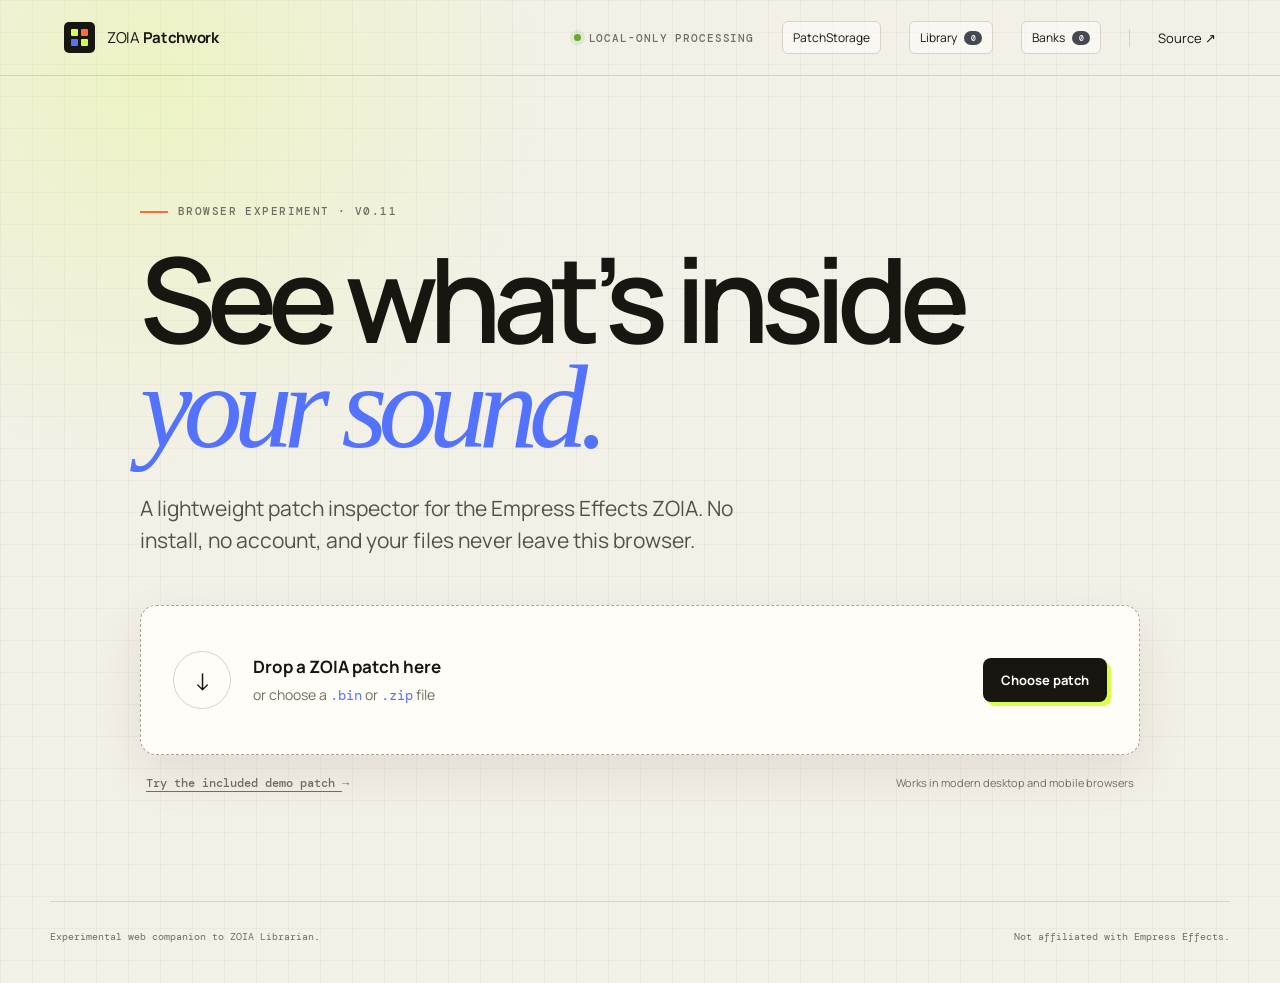
==== web/index.html @ 8241d86e "Patch editing pt 2" ====
<!doctype html>
<html lang="en">
  <head>
    <meta charset="utf-8">
    <meta name="viewport" content="width=device-width, initial-scale=1">
    <meta name="theme-color" content="#15140f">
    <meta name="description" content="Inspect Empress Effects ZOIA patch files privately in your browser.">
    <title>ZOIA Patchwork</title>
    <link rel="preconnect" href="https://fonts.googleapis.com">
    <link rel="preconnect" href="https://fonts.gstatic.com" crossorigin>
    <link href="https://fonts.googleapis.com/css2?family=DM+Mono:wght@400;500&family=Manrope:wght@400;500;600;700&display=swap" rel="stylesheet">
    <link rel="stylesheet" href="styles.css?v=0.11.0">
  </head>
  <body>
    <header class="topbar">
      <a class="brand" href="./" aria-label="ZOIA Patchwork home">
        <span class="brand-mark" aria-hidden="true"><i></i><i></i><i></i><i></i></span>
        <span>ZOIA <b>Patchwork</b></span>
      </a>
      <span class="privacy"><span></span> Local-only processing</span>
      <button class="library-nav" id="browse-nav" type="button">PatchStorage</button>
      <button class="library-nav" id="library-nav" type="button">Library <span id="library-count">0</span></button>
      <button class="library-nav" id="banks-nav" type="button">Banks <span id="bank-count">0</span></button>
      <a class="github-link" href="https://github.com/meanmedianmoge/zoia_lib" target="_blank" rel="noreferrer">Source ↗</a>
    </header>

    <main>
      <section class="hero" id="hero">
        <div class="eyebrow">Browser experiment · v0.11</div>
        <h1>See what’s inside<br><em>your sound.</em></h1>
        <p class="hero-copy">A lightweight patch inspector for the Empress Effects ZOIA. No install, no account, and your files never leave this browser.</p>

        <div class="drop-zone" id="drop-zone">
          <input type="file" id="file-input" accept=".bin,.zip,application/octet-stream,application/zip">
          <div class="drop-icon" aria-hidden="true">↓</div>
          <div>
            <strong>Drop a ZOIA patch here</strong>
            <span>or choose a <code>.bin</code> or <code>.zip</code> file</span>
          </div>
          <button class="button primary" id="choose-button" type="button">Choose patch</button>
        </div>

        <div class="demo-row">
          <button class="text-button" id="demo-button" type="button">Try the included demo patch <span>→</span></button>
          <span>Works in modern desktop and mobile browsers</span>
        </div>
      </section>

      <section class="browse" id="browse" hidden>
        <div class="browse-head">
          <div>
            <button class="back-button" id="browse-home" type="button">← Back home</button>
            <div class="eyebrow">ZOIA community patches</div>
            <h2>Browse PatchStorage</h2>
            <p>Explore public patches and save compatible binaries directly into your local browser library.</p>
          </div>
        </div>
        <form class="browse-toolbar" id="browse-form">
          <label class="search browse-search"><span>⌕</span><input id="browse-search" type="search" placeholder="Search patches, sounds, or authors…" aria-label="Search PatchStorage"></label>
          <button class="button secondary" type="submit">Search</button>
          <span class="browse-result-count" id="browse-result-count"></span>
        </form>
        <div class="browse-message" id="browse-message" hidden></div>
        <div class="patch-grid" id="patch-grid"></div>
        <nav class="browse-pagination" aria-label="PatchStorage results pages">
          <button class="button secondary" id="browse-previous" type="button">← Previous</button>
          <span id="browse-page-label">Page 1</span>
          <button class="button secondary" id="browse-next" type="button">Next →</button>
        </nav>
        <p class="patchstorage-credit">Patch data and files are provided by <a href="https://patchstorage.com/platform/zoia/" target="_blank" rel="noreferrer">PatchStorage</a>.</p>
      </section>

      <section class="banks" id="banks" hidden>
        <input type="file" id="bank-import-input" accept=".zip,application/zip">
        <input type="file" id="bank-folder-input" accept=".bin,application/octet-stream" webkitdirectory directory multiple>
        <div class="banks-head">
          <div>
            <button class="back-button" id="banks-home" type="button">← Back home</button>
            <div class="eyebrow">SD-ready organization</div>
            <h2>Bank builder</h2>
            <p>Arrange local patches into 64 numbered ZOIA slots, then export the complete bank.</p>
          </div>
          <div class="banks-head-actions">
            <button class="button secondary" id="import-bank-folder" type="button">Import folder</button>
            <button class="button secondary" id="import-bank" type="button">Import ZIP</button>
            <button class="button primary" id="new-bank" type="button">New bank</button>
          </div>
        </div>
        <div class="bank-layout">
          <aside class="bank-sidebar panel">
            <div class="panel-head compact"><div><span class="section-label">Saved locally</span><h3>Banks</h3></div></div>
            <div class="bank-list" id="bank-list"></div>
          </aside>
          <section class="bank-editor panel" id="bank-editor">
            <div class="bank-empty" id="bank-empty">
              <span class="empty-grid" aria-hidden="true"><i></i><i></i><i></i><i></i></span>
              <strong>Create your first bank</strong>
              <p>A bank holds up to 64 patches in pedal-ready order.</p>
              <button class="text-button" id="empty-new-bank" type="button">Create bank →</button>
            </div>
            <div id="bank-content" hidden>
              <div class="bank-editor-head">
                <label><span class="section-label">Bank name</span><input id="bank-name" maxlength="48" aria-label="Bank name"></label>
                <div class="bank-editor-actions">
                  <button class="button secondary" id="export-bank-folder" type="button">Export folder</button>
                  <button class="button secondary" id="export-bank-zip" type="button">Export ZIP</button>
                  <button class="danger-button" id="delete-bank" type="button">Delete</button>
                </div>
              </div>
              <div class="bank-health" id="bank-health"></div>
              <div class="bank-workspace">
                <div class="bank-slots-wrap">
                  <div class="bank-slots-head"><span>Slot</span><span>Patch</span><span>Status</span></div>
                  <div class="bank-slots" id="bank-slots"></div>
                </div>
                <aside class="bank-palette">
                  <div class="bank-palette-head">
                    <span class="section-label">Local library</span>
                    <label class="search"><span>⌕</span><input id="bank-patch-search" type="search" placeholder="Filter patches…" aria-label="Filter bank patches"></label>
                  </div>
                  <p class="palette-help">Drag a patch into a slot, or select one and then choose a slot.</p>
                  <div class="bank-patch-list" id="bank-patch-list"></div>
                </aside>
              </div>
              <div class="bank-statusbar"><span id="bank-save-status">Saved locally</span><span id="selected-bank-patch">No patch selected</span></div>
            </div>
          </section>
        </div>
      </section>

      <section class="library" id="library" hidden>
        <input type="file" id="library-file-input" accept=".bin,.zip,application/octet-stream,application/zip" multiple>
        <div class="library-head">
          <div>
            <button class="back-button" id="library-home" type="button">← Back home</button>
            <div class="eyebrow">Stored in this browser</div>
            <h2>Patch library</h2>
            <p>Build a working collection without uploading anything. Your patches stay in this browser’s local storage.</p>
          </div>
          <button class="button primary" id="library-import" type="button">Import patches</button>
        </div>
        <div class="library-toolbar">
          <label class="search library-search"><span>⌕</span><input id="library-search" type="search" placeholder="Search title or filename…" aria-label="Search patch library"></label>
          <label class="sort-label">Sort
            <select id="library-sort">
              <option value="added-desc">Recently added</option>
              <option value="title-asc">Title A–Z</option>
              <option value="modules-desc">Most modules</option>
              <option value="cpu-desc">Highest CPU</option>
            </select>
          </label>
          <span class="library-status" id="library-status">0 patches</span>
        </div>
        <div class="library-table-wrap">
          <div class="library-table-head"><span>Patch</span><span>Modules</span><span>Pages</span><span>CPU</span><span>Added</span><span>Actions</span></div>
          <div class="library-list" id="library-list"></div>
          <div class="library-empty" id="library-empty">
            <span class="empty-grid" aria-hidden="true"><i></i><i></i><i></i><i></i></span>
            <strong>Your local library is empty</strong>
            <p>Import ZOIA <code>.bin</code> files or ZIP archives to begin.</p>
            <button class="text-button" id="library-empty-import" type="button">Choose patch files →</button>
          </div>
        </div>
      </section>

      <section class="workspace" id="workspace" hidden>
        <div class="workspace-head">
          <div>
            <button class="back-button" id="new-file-button" type="button">← Open another patch</button>
            <div class="title-line">
              <h2 id="patch-name">Untitled patch</h2>
              <span class="file-pill" id="file-name">patch.bin</span>
            </div>
          </div>
          <div class="workspace-actions">
            <button class="button primary" id="name-editor-button" type="button">Edit names</button>
            <button class="button secondary" id="versions-button" type="button">Versions</button>
            <button class="button secondary" id="edit-metadata-button" type="button">Edit details</button>
            <button class="button secondary" id="export-button" type="button">Export analysis</button>
          </div>
        </div>

        <div class="metrics" aria-label="Patch summary">
          <article><span>Modules</span><strong id="module-count">0</strong></article>
          <article><span>Connections</span><strong id="connection-count">0</strong></article>
          <article><span>Pages</span><strong id="page-count">0</strong></article>
          <article><span>Estimated CPU</span><strong id="cpu-total">0%</strong></article>
        </div>

        <nav class="view-tabs" aria-label="Patch views">
          <button class="view-tab active" type="button" data-view="inventory">Inventory</button>
          <button class="view-tab" type="button" data-view="visualizer">Patch visualizer <span class="beta-tag">Mockup</span></button>
        </nav>

        <div class="dashboard view-pane" id="inventory-view">
          <section class="panel module-panel">
            <div class="panel-head">
              <div>
                <span class="section-label">Module inventory</span>
                <h3>Building blocks</h3>
              </div>
              <label class="search"><span>⌕</span><input id="module-search" type="search" placeholder="Filter modules…" aria-label="Filter modules"></label>
            </div>
            <div class="module-list" id="module-list"></div>
            <div class="empty-filter" id="empty-filter" hidden>No modules match that filter.</div>
          </section>

          <aside class="side-column">
            <section class="panel">
              <div class="panel-head compact">
                <div><span class="section-label">Canvas map</span><h3>Pages</h3></div>
              </div>
              <div class="page-list" id="page-list"></div>
            </section>
            <section class="panel">
              <div class="panel-head compact">
                <div><span class="section-label">Signal flow</span><h3>Connection mix</h3></div>
              </div>
              <div class="strength-chart" id="strength-chart"></div>
            </section>
          </aside>
        </div>

        <section class="visualizer view-pane" id="visualizer-view" hidden>
          <div class="visualizer-toolbar">
            <div>
              <span class="section-label">Routing canvas</span>
              <h3>Patch visualizer</h3>
            </div>
            <div class="page-filters" id="page-filters" aria-label="Filter visualizer by page"></div>
            <div class="visualizer-key" aria-label="Connection legend">
              <span><i class="line-key audio"></i>Audio / CV route</span>
              <span>Click a module for details</span>
            </div>
          </div>
          <div class="graph-scroll">
            <div class="graph-canvas" id="graph-canvas">
              <svg id="connection-layer" aria-hidden="true"></svg>
              <div id="graph-modules"></div>
            </div>
          </div>
          <div class="inspector-strip">
            <section class="inspector-card">
              <span class="section-label">Patch metadata</span>
              <dl class="patch-metadata" id="patch-metadata"></dl>
            </section>
            <section class="inspector-card">
              <span class="section-label">Starred parameters</span>
              <div class="starred-list" id="starred-list"></div>
            </section>
            <section class="inspector-card route-inspector" id="route-inspector">
              <span class="section-label">Selected route</span>
              <strong id="route-title">Select a connection line</strong>
              <p id="route-blocks">Its source, destination, and strength will appear here.</p>
            </section>
          </div>
          <div class="visualizer-status"><span id="visible-module-count">0 modules</span><span>ZOIA grid · 8 columns per page</span></div>
        </section>
      </section>

      <section class="error-card" id="error-card" hidden role="alert">
        <strong>That patch could not be read.</strong>
        <p id="error-message"></p>
        <button class="text-button" id="error-reset" type="button">Choose another file →</button>
      </section>
    </main>

    <dialog class="module-dialog" id="module-dialog">
      <div class="dialog-color" id="dialog-color"></div>
      <div class="dialog-head">
        <div>
          <span class="section-label" id="dialog-category">Module</span>
          <h2 id="dialog-name">Module name</h2>
          <p id="dialog-type"></p>
        </div>
        <button class="dialog-close" id="dialog-close" type="button" aria-label="Close module details">×</button>
      </div>
      <p class="dialog-description" id="dialog-description"></p>
      <dl class="module-facts" id="module-facts"></dl>
      <div class="parameter-section">
        <div class="parameter-title"><span class="section-label">Saved parameters</span><span id="parameter-count"></span></div>
        <div class="parameter-list" id="parameter-list"></div>
      </div>
      <div class="block-section">
        <div class="parameter-title"><span class="section-label">Module blocks</span><span id="block-count"></span></div>
        <div class="block-list" id="block-list"></div>
      </div>
      <div class="module-dialog-actions"><span>Fixed-field editing preserves patch structure.</span><button class="button primary" id="edit-module-button" type="button">Edit module</button></div>
    </dialog>

    <dialog class="patch-dialog" id="patch-dialog">
      <button class="dialog-close patch-dialog-close" id="patch-dialog-close" type="button" aria-label="Close patch details">×</button>
      <div class="patch-dialog-art" id="patch-dialog-art"></div>
      <div class="patch-dialog-body">
        <span class="section-label" id="patch-dialog-category">Community patch</span>
        <h2 id="patch-dialog-title"></h2>
        <p class="patch-dialog-byline" id="patch-dialog-byline"></p>
        <div class="patch-dialog-stats" id="patch-dialog-stats"></div>
        <p class="patch-dialog-content" id="patch-dialog-content"></p>
        <div class="patch-dialog-tags" id="patch-dialog-tags"></div>
        <div class="patch-dialog-actions">
          <button class="button primary" id="patch-dialog-save" type="button">Add to local library</button>
          <a class="button secondary" id="patch-dialog-external" target="_blank" rel="noreferrer">View on PatchStorage ↗</a>
        </div>
        <p class="download-status" id="download-status"></p>
      </div>
    </dialog>

    <dialog class="metadata-dialog" id="metadata-dialog">
      <form id="metadata-form">
        <input type="file" id="metadata-import-input" accept=".json,application/json">
        <div class="metadata-dialog-head">
          <div><span class="section-label">Local sidecar</span><h2>Patch details</h2><p id="metadata-binary-name"></p></div>
          <button class="dialog-close" id="metadata-dialog-close" type="button" aria-label="Close patch details editor">×</button>
        </div>
        <div class="metadata-fields">
          <label class="field-wide"><span>Display title</span><input id="metadata-title" maxlength="120" required></label>
          <label><span>Author</span><input id="metadata-author" maxlength="100"></label>
          <label><span>Revision</span><input id="metadata-revision" maxlength="24" placeholder="1.0"></label>
          <fieldset class="rating-field"><legend>Local rating</legend><div class="rating-stars" id="metadata-rating"></div></fieldset>
          <label><span>Source URL</span><input id="metadata-source" type="url" placeholder="https://…"></label>
          <label class="field-wide"><span>Categories <small>comma separated</small></span><input id="metadata-categories" placeholder="Effect, Utility"></label>
          <label class="field-wide"><span>Tags <small>comma separated</small></span><input id="metadata-tags" placeholder="ambient, delay, guitar"></label>
          <label class="field-wide"><span>Patch notes</span><textarea id="metadata-notes" rows="9" placeholder="Performance notes, controls, signal flow…"></textarea></label>
        </div>
        <div class="metadata-dialog-footer">
          <div><button class="text-button" id="metadata-import" type="button">Import JSON</button><button class="text-button" id="metadata-export" type="button">Export JSON</button></div>
          <span id="metadata-save-status"></span>
          <button class="button primary" type="submit">Save details</button>
        </div>
      </form>
    </dialog>

    <dialog class="versions-dialog" id="versions-dialog">
      <div class="versions-head">
        <div><span class="section-label">Local history</span><h2>Patch versions</h2><p id="versions-patch-name"></p></div>
        <button class="dialog-close" id="versions-dialog-close" type="button" aria-label="Close version history">×</button>
      </div>
      <form class="snapshot-form" id="snapshot-form">
        <label><span>Revision label</span><input id="snapshot-label" maxlength="40" placeholder="1.1 or Before live set" required></label>
        <label><span>Snapshot note</span><input id="snapshot-note" maxlength="180" placeholder="What changed?"></label>
        <button class="button primary" type="submit">Save current snapshot</button>
      </form>
      <div class="versions-toolbar">
        <span id="versions-count">0 snapshots</span>
        <span>Select two snapshots to compare</span>
        <button class="button secondary" id="compare-versions" type="button" disabled>Compare selected</button>
      </div>
      <div class="versions-body">
        <div class="revision-timeline" id="revision-timeline"></div>
        <section class="comparison-panel" id="comparison-panel">
          <div class="comparison-empty" id="comparison-empty"><strong>No comparison selected</strong><p>Choose two snapshots from the timeline to see structural changes.</p></div>
          <div id="comparison-results" hidden>
            <div class="comparison-title"><span id="comparison-from"></span><b>→</b><span id="comparison-to"></span></div>
            <div class="comparison-summary" id="comparison-summary"></div>
            <div class="comparison-changes" id="comparison-changes"></div>
          </div>
        </section>
      </div>
      <div class="versions-status" id="versions-status">Snapshots are stored in this browser.</div>
    </dialog>

    <dialog class="name-editor-dialog" id="name-editor-dialog">
      <form id="name-editor-form">
        <div class="name-editor-head">
          <div><span class="section-label">Safe patch editor</span><h2>Edit names</h2><p>Patch, page, and module names are limited to 16 bytes on ZOIA.</p></div>
          <button class="dialog-close" id="name-editor-close" type="button" aria-label="Close name editor">×</button>
        </div>
        <div class="name-editor-body">
          <label class="name-editor-patch"><span>Patch name</span><input id="editor-patch-name" maxlength="16" required></label>
          <section><div class="parameter-title"><span class="section-label">Pages</span><span id="editor-page-count"></span></div><div class="name-editor-list" id="editor-pages"></div></section>
          <section><div class="parameter-title"><span class="section-label">Modules</span><span id="editor-module-count"></span></div><div class="name-editor-list module-names" id="editor-modules"></div></section>
        </div>
        <div class="name-editor-footer">
          <span id="name-editor-status">Applying an edit creates a snapshot of the original.</span>
          <div><button class="button secondary" id="export-edited-patch" type="button">Export current .bin</button><button class="button primary" type="submit">Apply changes</button></div>
        </div>
      </form>
    </dialog>

    <dialog class="module-editor-dialog" id="module-editor-dialog">
      <form id="module-editor-form">
        <div class="name-editor-head">
          <div><span class="section-label">Module editor</span><h2 id="module-editor-name">Edit module</h2><p id="module-editor-type"></p></div>
          <button class="dialog-close" id="module-editor-close" type="button" aria-label="Close module editor">×</button>
        </div>
        <div class="module-editor-body">
          <label class="module-color-field"><span>Module color</span><select id="module-editor-color"></select></label>
          <section><div class="parameter-title"><span class="section-label">Saved parameter values</span><span>Raw 0–65535</span></div><div class="module-parameter-editor" id="module-parameter-editor"></div></section>
        </div>
        <div class="name-editor-footer"><span id="module-editor-status">The original is snapshotted before changes are applied.</span><button class="button primary" type="submit">Apply module changes</button></div>
      </form>
    </dialog>

    <footer>
      <span>Experimental web companion to ZOIA Librarian.</span>
      <span>Not affiliated with Empress Effects.</span>
    </footer>
    <script type="module" src="app.js?v=0.11.0"></script>
  </body>
</html>
---- web/styles.css ----
:root {
  --ink: #171610;
  --muted: #706e63;
  --paper: #f3f0e7;
  --panel: #fffdf7;
  --line: #d8d3c5;
  --acid: #d8ff48;
  --orange: #ff6a3d;
  --blue: #5373ff;
  --shadow: 0 18px 50px rgba(40, 35, 18, .09);
}

* { box-sizing: border-box; }
html { scroll-behavior: smooth; }
body {
  margin: 0;
  color: var(--ink);
  background:
    radial-gradient(circle at 12% 8%, rgba(216,255,72,.22), transparent 25rem),
    linear-gradient(rgba(23,22,16,.035) 1px, transparent 1px),
    linear-gradient(90deg, rgba(23,22,16,.035) 1px, transparent 1px),
    var(--paper);
  background-size: auto, 32px 32px, 32px 32px, auto;
  font-family: Manrope, system-ui, sans-serif;
  min-height: 100vh;
}

button, input { font: inherit; }
button { color: inherit; }
.topbar {
  height: 76px;
  padding: 0 clamp(20px, 5vw, 72px);
  display: flex;
  align-items: center;
  gap: 28px;
  border-bottom: 1px solid rgba(23,22,16,.14);
}
.brand { display: flex; align-items: center; gap: 12px; color: inherit; text-decoration: none; font-size: 15px; letter-spacing: -.02em; }
.brand b { font-weight: 700; }
.brand-mark { display: grid; grid-template-columns: repeat(2, 7px); gap: 3px; background: var(--ink); padding: 7px; border-radius: 5px; }
.brand-mark i { width: 7px; height: 7px; border-radius: 1px; background: var(--acid); }
.brand-mark i:nth-child(2) { background: var(--orange); }
.brand-mark i:nth-child(3) { background: var(--blue); }
.privacy { margin-left: auto; display: flex; align-items: center; gap: 8px; font: 500 11px DM Mono, monospace; text-transform: uppercase; letter-spacing: .08em; color: var(--muted); }
.privacy > span { width: 7px; height: 7px; border-radius: 50%; background: #66a830; box-shadow: 0 0 0 4px rgba(102,168,48,.12); }
.library-nav { display: flex; align-items: center; gap: 7px; padding: 7px 10px; border: 1px solid var(--line); border-radius: 6px; background: rgba(255,255,255,.45); font-size: 12px; cursor: pointer; }
.library-nav:hover { background: white; }
.library-nav span { min-width: 18px; padding: 2px 5px; border-radius: 99px; background: #444851; color: white; font: 500 8px DM Mono, monospace; text-align: center; }
.github-link { color: inherit; text-decoration: none; font-size: 13px; border-left: 1px solid var(--line); padding-left: 28px; }

main { width: min(1180px, calc(100% - 40px)); margin: 0 auto; }
.hero { padding: clamp(72px, 10vw, 132px) 0 90px; max-width: 1000px; margin: auto; }
.eyebrow, .section-label { font: 500 11px DM Mono, monospace; text-transform: uppercase; letter-spacing: .13em; color: var(--muted); }
.eyebrow::before { content: ""; display: inline-block; width: 28px; height: 2px; vertical-align: middle; margin-right: 10px; background: var(--orange); }
h1 { font-size: clamp(56px, 9.6vw, 118px); line-height: .88; letter-spacing: -.075em; margin: 28px 0 32px; font-weight: 600; }
h1 em { font-family: Georgia, serif; font-weight: 400; color: var(--blue); }
.hero-copy { max-width: 610px; font-size: clamp(17px, 2vw, 21px); line-height: 1.55; color: #545247; margin: 0 0 48px; }

.drop-zone { min-height: 150px; padding: 28px 32px; display: flex; align-items: center; gap: 22px; background: var(--panel); border: 1.5px dashed #aaa596; border-radius: 16px; box-shadow: var(--shadow); transition: .2s ease; }
.drop-zone.dragging { transform: translateY(-3px); border-color: var(--blue); box-shadow: 0 18px 55px rgba(83,115,255,.16); }
.drop-zone input { position: absolute; opacity: 0; pointer-events: none; }
.drop-icon { width: 58px; height: 58px; flex: 0 0 auto; display: grid; place-items: center; border: 1px solid var(--line); border-radius: 50%; font-size: 24px; }
.drop-zone strong, .drop-zone span { display: block; }
.drop-zone strong { font-size: 17px; margin-bottom: 7px; }
.drop-zone span { color: var(--muted); font-size: 14px; }
code { font-family: DM Mono, monospace; color: var(--blue); }
.button { border: 0; border-radius: 8px; padding: 13px 18px; font-weight: 700; font-size: 13px; cursor: pointer; transition: transform .15s ease, box-shadow .15s ease; }
.button:hover { transform: translateY(-2px); }
.primary { margin-left: auto; background: var(--ink); color: white; box-shadow: 4px 4px 0 var(--acid); }
.secondary { background: var(--acid); border: 1px solid var(--ink); box-shadow: 3px 3px 0 var(--ink); }
.demo-row { display: flex; justify-content: space-between; align-items: center; padding: 20px 6px; color: var(--muted); font-size: 11px; }
.text-button, .back-button { padding: 0; border: 0; background: none; cursor: pointer; }
.text-button { font: 500 12px DM Mono, monospace; text-decoration: underline; text-underline-offset: 4px; }
.text-button span { display: inline-block; transition: transform .15s ease; }
.text-button:hover span { transform: translateX(4px); }

.library { padding: 58px 0 90px; animation: reveal .4s ease both; }
.library > input { position: absolute; opacity: 0; pointer-events: none; }
.library-head { display: flex; justify-content: space-between; align-items: end; gap: 40px; margin-bottom: 34px; }
.library-head h2 { margin: 20px 0 14px; }
.library-head p { max-width: 650px; margin: 0; color: var(--muted); font-size: 14px; line-height: 1.6; }
.library-head .primary { margin: 0 4px 5px auto; white-space: nowrap; }
.library-toolbar { min-height: 62px; display: flex; align-items: center; gap: 18px; padding: 12px 16px; border: 1px solid #8499b2; border-bottom: 0; border-radius: 10px 10px 0 0; background: #a4bddb; }
.library-search { width: min(420px, 46%); }
.library-search input { width: 100%; }
.sort-label { display: flex; align-items: center; gap: 9px; color: #4c5360; font: 500 9px DM Mono, monospace; text-transform: uppercase; letter-spacing: .05em; }
.sort-label select { padding: 8px 28px 8px 9px; border: 1px solid #89909a; border-radius: 5px; background: #fff; color: #25272b; font: 500 10px Manrope, sans-serif; }
.library-status { margin-left: auto; color: #424955; font: 500 10px DM Mono, monospace; }
.library-table-wrap { overflow: hidden; border: 1px solid #b9b6ac; border-radius: 0 0 10px 10px; background: var(--panel); box-shadow: var(--shadow); }
.library-table-head, .library-row { display: grid; grid-template-columns: minmax(260px, 2.2fr) .55fr .45fr .55fr .8fr 112px; align-items: center; gap: 12px; }
.library-table-head { min-height: 38px; padding: 0 18px; background: #444851; color: #fff; font: 500 8px DM Mono, monospace; text-transform: uppercase; letter-spacing: .08em; }
.library-row { min-height: 70px; padding: 9px 18px; border-bottom: 1px solid #dfdcd2; }
.library-row:last-child { border-bottom: 0; }
.library-row:hover { background: white; }
.library-title { min-width: 0; display: flex; align-items: center; gap: 12px; padding: 0; border: 0; background: none; text-align: left; cursor: pointer; }
.library-title > span:last-child { min-width: 0; }
.library-title strong, .library-title small { display: block; overflow: hidden; text-overflow: ellipsis; white-space: nowrap; }
.library-title strong { font-size: 13px; }
.library-title small { margin-top: 4px; color: var(--muted); font: 400 9px DM Mono, monospace; }
.library-patch-icon { flex: 0 0 auto; display: grid; grid-template-columns: repeat(2, 7px); gap: 2px; padding: 7px; border-radius: 4px; background: #5e616e; }
.library-patch-icon i { width: 7px; height: 7px; border-radius: 1px; background: #a4bddb; }
.library-patch-icon i:nth-child(2) { background: #ff8b55; }
.library-patch-icon i:nth-child(3) { background: #d8ff48; }
.library-stat, .library-date { color: #55564f; font: 500 10px DM Mono, monospace; }
.library-actions { display: flex; justify-content: flex-end; gap: 5px; }
.library-actions button { width: 29px; height: 29px; border: 1px solid #aaa; border-radius: 4px; background: linear-gradient(#fff, #e5e5e5); cursor: pointer; }
.library-actions button:hover { background: #d9ebf9; }
.library-actions button:last-child:hover { background: #ffe1d8; }
.library-empty { padding: 70px 20px; text-align: center; }
.library-empty strong, .library-empty p { display: block; }
.library-empty strong { margin-top: 17px; font-size: 18px; }
.library-empty p { color: var(--muted); font-size: 12px; }
.empty-grid { display: inline-grid; grid-template-columns: repeat(2, 13px); gap: 4px; padding: 13px; border: 1px solid #bcb9af; border-radius: 7px; }
.empty-grid i { width: 13px; height: 13px; border-radius: 2px; background: #a4bddb; }
.empty-grid i:nth-child(2) { background: #ff8b55; }
.empty-grid i:nth-child(3) { background: #d8ff48; }
.library-no-results { padding: 50px; color: var(--muted); text-align: center; font-size: 12px; }

.browse { padding: 58px 0 90px; animation: reveal .4s ease both; }
.browse-head h2 { margin: 20px 0 14px; }
.browse-head p { max-width: 670px; margin: 0 0 30px; color: var(--muted); font-size: 14px; line-height: 1.6; }
.browse-toolbar { display: flex; align-items: center; gap: 12px; padding: 14px; border: 1px solid #8499b2; border-radius: 10px; background: #a4bddb; margin-bottom: 20px; }
.browse-search { width: min(580px, 65%); }
.browse-search input { width: 100%; }
.browse-result-count { margin-left: auto; color: #424955; font: 500 10px DM Mono, monospace; }
.browse-message { padding: 48px; border: 1px solid var(--line); border-radius: 10px; background: var(--panel); color: var(--muted); text-align: center; font-size: 13px; }
.browse-message.loading::before { content: ""; display: inline-block; width: 10px; height: 10px; margin-right: 9px; border: 2px solid #a4bddb; border-top-color: #444851; border-radius: 50%; animation: spin .8s linear infinite; }
.browse-message.error { background: #fff2ed; border-color: #eab8a8; color: #72594f; }
@keyframes spin { to { transform: rotate(360deg); } }
.patch-grid { display: grid; grid-template-columns: repeat(3, minmax(0,1fr)); gap: 18px; }
.community-card { min-width: 0; overflow: hidden; border: 1px solid #c8c4b8; border-radius: 10px; background: var(--panel); box-shadow: 0 10px 30px rgba(40,35,18,.06); transition: transform .15s ease, box-shadow .15s ease; }
.community-card:hover { transform: translateY(-3px); box-shadow: var(--shadow); }
.community-art { width: 100%; height: 170px; display: grid; place-items: center; padding: 0; overflow: hidden; border: 0; border-bottom: 1px solid #c8c4b8; background: #444851; cursor: pointer; }
.community-art img { width: 100%; height: 100%; object-fit: cover; transition: transform .25s ease; }
.community-card:hover .community-art img { transform: scale(1.025); }
.art-placeholder { background-color: #444851 !important; background-image: radial-gradient(circle, rgba(255,255,255,.18) 1px, transparent 1px) !important; background-size: 16px 16px !important; color: #a4bddb; font: 600 25px DM Mono, monospace; letter-spacing: .16em; }
.community-body { padding: 17px 18px 14px; }
.community-category { color: var(--blue); font: 500 8px DM Mono, monospace; text-transform: uppercase; letter-spacing: .1em; }
.community-title { display: block; width: 100%; margin: 7px 0 4px; padding: 0; overflow: hidden; border: 0; background: none; font-size: 17px; font-weight: 700; text-align: left; text-overflow: ellipsis; white-space: nowrap; cursor: pointer; }
.community-author { margin: 0; color: var(--muted); font: 400 9px DM Mono, monospace; }
.community-excerpt { height: 44px; margin: 13px 0; overflow: hidden; color: #5c5a51; font-size: 11px; line-height: 1.45; }
.community-footer { display: flex; gap: 15px; padding-top: 11px; border-top: 1px solid #e3dfd5; color: var(--muted); font: 400 9px DM Mono, monospace; }
.community-footer span:last-child { margin-left: auto; }
.browse-pagination { display: flex; justify-content: center; align-items: center; gap: 18px; padding: 30px 0 14px; }
.browse-pagination span { min-width: 130px; text-align: center; font: 500 10px DM Mono, monospace; }
.browse-pagination button:disabled { opacity: .4; transform: none; cursor: default; }
.patchstorage-credit { color: var(--muted); font: 400 9px DM Mono, monospace; text-align: center; }
.patchstorage-credit a { color: inherit; }

.patch-dialog { width: min(790px, calc(100% - 28px)); max-height: min(850px, calc(100vh - 30px)); padding: 0; overflow: auto; border: 1px solid #25272d; border-radius: 12px; background: #f8f7f2; color: var(--ink); box-shadow: 0 28px 90px rgba(0,0,0,.4); }
.patch-dialog::backdrop { background: rgba(27,28,32,.75); backdrop-filter: blur(3px); }
.patch-dialog-close { position: fixed; z-index: 3; margin: 14px 0 0 14px; }
.patch-dialog-art { height: 250px; display: grid; place-items: center; overflow: hidden; background: #444851; }
.patch-dialog-art img { width: 100%; height: 100%; object-fit: cover; }
.patch-dialog-body { padding: 28px 32px 32px; }
.patch-dialog-body h2 { margin: 8px 0 7px; font-size: 42px; }
.patch-dialog-byline { margin: 0; color: var(--muted); font: 400 10px DM Mono, monospace; }
.patch-dialog-stats { display: flex; gap: 1px; margin: 22px 0; overflow: hidden; border: 1px solid #c6c3b9; border-radius: 6px; background: #c6c3b9; }
.patch-dialog-stats span { flex: 1; padding: 10px 14px; background: white; }
.patch-dialog-stats strong, .patch-dialog-stats small { display: block; }
.patch-dialog-stats strong { font-size: 17px; }
.patch-dialog-stats small { margin-top: 2px; color: var(--muted); font: 400 8px DM Mono, monospace; text-transform: uppercase; }
.patch-dialog-content { max-height: 190px; overflow: auto; color: #4f4d45; font-size: 12px; line-height: 1.7; white-space: pre-line; }
.patch-dialog-tags { display: flex; flex-wrap: wrap; gap: 5px; margin: 20px 0; }
.patch-dialog-tags span { padding: 5px 8px; border-radius: 4px; background: #e6e3da; font: 500 8px DM Mono, monospace; text-transform: uppercase; }
.patch-dialog-actions { display: flex; align-items: center; gap: 12px; }
.patch-dialog-actions .primary { margin-left: 0; }
.patch-dialog-actions a { text-decoration: none; }
.download-status { min-height: 18px; margin: 15px 0 0; color: var(--muted); font: 400 9px DM Mono, monospace; }

.banks { padding: 58px 0 90px; animation: reveal .4s ease both; }
.banks-head { display: flex; justify-content: space-between; align-items: end; gap: 30px; margin-bottom: 30px; }
.banks-head h2 { margin: 20px 0 14px; }
.banks-head p { margin: 0; color: var(--muted); font-size: 14px; }
.banks-head-actions { display: flex; gap: 8px; margin-left: auto; }
#bank-import-input, #bank-folder-input { display: none; }
.bank-layout { display: grid; grid-template-columns: 235px minmax(0,1fr); gap: 18px; align-items: start; }
.bank-sidebar { position: sticky; top: 15px; }
.bank-list { display: grid; padding: 8px; }
.bank-list-item { min-width: 0; display: grid; grid-template-columns: 34px 1fr; gap: 10px; align-items: center; padding: 10px; border: 0; border-radius: 6px; background: transparent; text-align: left; cursor: pointer; }
.bank-list-item:hover { background: #eeece5; }
.bank-list-item.active { background: #444851; color: white; }
.bank-list-item strong, .bank-list-item small { display: block; overflow: hidden; text-overflow: ellipsis; white-space: nowrap; }
.bank-list-item strong { font-size: 11px; }
.bank-list-item small { margin-top: 3px; color: #8a887f; font: 400 8px DM Mono, monospace; }
.bank-list-item.active small { color: #c4c7ce; }
.bank-mini-grid { display: grid; grid-template-columns: repeat(2, 6px); gap: 3px; place-content: center; width: 32px; height: 32px; border-radius: 4px; background: #c6c4bd; }
.bank-mini-grid i { width: 6px; height: 6px; border-radius: 1px; background: #eee; }
.bank-mini-grid i.filled { background: #5373ff; }
.bank-editor { min-height: 430px; }
.bank-empty { padding: 100px 25px; text-align: center; }
.bank-empty strong, .bank-empty p { display: block; }
.bank-empty strong { margin-top: 16px; font-size: 19px; }
.bank-empty p { color: var(--muted); font-size: 12px; }
.bank-editor-head { display: flex; align-items: end; justify-content: space-between; gap: 20px; padding: 20px 22px; border-bottom: 1px solid var(--line); background: #f7f7f5; }
.bank-editor-head label { flex: 1; }
.bank-editor-head label span { display: block; margin-bottom: 6px; }
.bank-editor-head input { width: min(100%, 380px); padding: 8px 10px; border: 1px solid #999; border-radius: 5px; background: white; font-size: 17px; font-weight: 700; }
.bank-editor-actions { display: flex; gap: 7px; }
.bank-editor-actions .button { padding: 9px 11px; }
.danger-button { padding: 9px 11px; border: 1px solid #c78f80; border-radius: 6px; background: #fff1ec; color: #8b3824; font-size: 11px; cursor: pointer; }
.bank-health { display: flex; gap: 1px; background: #aaa; border-bottom: 1px solid #aaa; }
.bank-health span { flex: 1; padding: 9px 13px; background: #fff; color: var(--muted); font: 400 8px DM Mono, monospace; text-transform: uppercase; }
.bank-health b { color: var(--ink); font-size: 11px; }
.bank-health .health-ready { border-top: 3px solid #56a55d; }
.bank-health .health-warning { background: #fff8df; color: #856615; }
.bank-health .health-error { background: #fff0ec; color: #9a3a25; }
.bank-workspace { display: grid; grid-template-columns: minmax(410px, 1.35fr) minmax(240px, .7fr); min-height: 590px; }
.bank-slots-wrap { border-right: 1px solid var(--line); }
.bank-slots-head, .bank-slot { display: grid; grid-template-columns: 48px minmax(0,1fr) 65px 30px; gap: 9px; align-items: center; }
.bank-slots-head { position: sticky; top: 0; z-index: 2; min-height: 32px; padding: 0 12px; background: #444851; color: #fff; font: 500 7px DM Mono, monospace; text-transform: uppercase; letter-spacing: .07em; }
.bank-slots-head span:nth-child(2) { grid-column: 2; }
.bank-slots-head span:nth-child(3) { grid-column: 3; }
.bank-slots { height: 560px; overflow: auto; }
.bank-slot { min-height: 53px; padding: 6px 12px; border-bottom: 1px solid #e1ded5; transition: background .12s ease; }
.bank-slot:nth-child(even) { background: #fbfaf6; }
.bank-slot.drag-over { background: #d9ebf9; box-shadow: inset 0 0 0 2px #5373ff; }
.bank-slot.duplicate { box-shadow: inset 3px 0 #e2a413; }
.bank-slot.missing { box-shadow: inset 3px 0 #ef4c4c; }
.slot-number { color: #77766f; font: 500 10px DM Mono, monospace; }
.slot-patch { min-width: 0; padding: 0; border: 0; background: none; text-align: left; cursor: pointer; }
.slot-patch strong, .slot-patch small { display: block; overflow: hidden; text-overflow: ellipsis; white-space: nowrap; }
.slot-patch strong { font-size: 10px; }
.slot-patch small { margin-top: 3px; color: var(--muted); font: 400 7px DM Mono, monospace; }
.bank-slot:not(.filled) .slot-patch strong { color: #aaa79d; font-weight: 500; }
.slot-state { color: #88867f; font: 500 7px DM Mono, monospace; text-transform: uppercase; }
.bank-slot.filled .slot-state { color: #43864a; }
.bank-slot.duplicate .slot-state { color: #997916; }
.slot-clear { width: 25px; height: 25px; border: 1px solid #bbb; border-radius: 4px; background: #f2f1ed; cursor: pointer; }
.slot-clear:hover { background: #ffe1d8; }
.bank-palette { min-width: 0; background: #f1efe8; }
.bank-palette-head { padding: 16px; border-bottom: 1px solid var(--line); }
.bank-palette-head .search { margin-top: 9px; }
.bank-palette-head .search input { width: 100%; }
.palette-help { margin: 0; padding: 9px 16px; border-bottom: 1px solid var(--line); color: var(--muted); font: 400 8px/1.5 DM Mono, monospace; }
.bank-patch-list { height: 483px; overflow: auto; padding: 7px; }
.bank-patch { width: 100%; min-width: 0; display: flex; align-items: center; gap: 9px; padding: 8px; border: 1px solid transparent; border-radius: 5px; background: transparent; text-align: left; cursor: grab; }
.bank-patch:hover { background: white; }
.bank-patch.selected { border-color: #5373ff; background: #eef1ff; }
.bank-patch > span:last-child { min-width: 0; }
.bank-patch strong, .bank-patch small { display: block; overflow: hidden; text-overflow: ellipsis; white-space: nowrap; }
.bank-patch strong { font-size: 9px; }
.bank-patch small { margin-top: 3px; color: var(--muted); font: 400 7px DM Mono, monospace; }
.bank-patch .library-patch-icon { padding: 5px; }
.bank-patch .library-patch-icon i { width: 5px; height: 5px; }
.palette-empty { padding: 25px 10px; color: var(--muted); font-size: 10px; text-align: center; }
.bank-statusbar { display: flex; justify-content: space-between; gap: 15px; padding: 8px 12px; background: #444851; color: #d4d6da; font: 400 8px DM Mono, monospace; }

.metadata-dialog { width: min(760px, calc(100% - 28px)); max-height: min(900px, calc(100vh - 30px)); padding: 0; overflow: auto; border: 1px solid #25272d; border-radius: 12px; background: #f7f6f1; color: var(--ink); box-shadow: 0 28px 90px rgba(0,0,0,.4); }
.metadata-dialog::backdrop { background: rgba(27,28,32,.75); backdrop-filter: blur(3px); }
.metadata-dialog form > input[type="file"] { position: absolute; opacity: 0; pointer-events: none; }
.metadata-dialog-head { display: flex; justify-content: space-between; gap: 20px; padding: 28px 30px 22px; border-bottom: 1px solid var(--line); background: white; }
.metadata-dialog-head h2 { margin: 7px 0 4px; font-size: 38px; }
.metadata-dialog-head p { margin: 0; color: var(--muted); font: 400 9px DM Mono, monospace; }
.metadata-fields { display: grid; grid-template-columns: repeat(2, minmax(0,1fr)); gap: 18px; padding: 26px 30px; }
.metadata-fields label > span, .rating-field legend { display: block; margin-bottom: 7px; color: #535249; font: 500 9px DM Mono, monospace; text-transform: uppercase; letter-spacing: .05em; }
.metadata-fields label small { color: #99968b; text-transform: none; letter-spacing: 0; }
.metadata-fields input, .metadata-fields textarea { width: 100%; padding: 10px 11px; border: 1px solid #aaa79d; border-radius: 5px; background: white; color: var(--ink); font-size: 12px; outline: 0; }
.metadata-fields input:focus, .metadata-fields textarea:focus { border-color: #5373ff; box-shadow: 0 0 0 3px rgba(83,115,255,.12); }
.metadata-fields textarea { resize: vertical; line-height: 1.55; }
.field-wide { grid-column: 1 / -1; }
.rating-field { margin: 0; padding: 0; border: 0; }
.rating-stars { display: flex; gap: 3px; }
.rating-stars button { padding: 2px; border: 0; background: none; color: #c7c4ba; font-size: 25px; cursor: pointer; }
.rating-stars button.active { color: #e2a413; }
.metadata-dialog-footer { position: sticky; bottom: 0; display: flex; align-items: center; gap: 16px; padding: 15px 30px; border-top: 1px solid #aaa; background: #444851; color: white; }
.metadata-dialog-footer > div { display: flex; gap: 15px; }
.metadata-dialog-footer .text-button { color: white; }
.metadata-dialog-footer > span { flex: 1; color: #c6c8ce; font: 400 8px DM Mono, monospace; text-align: right; }
.metadata-dialog-footer .primary { margin-left: 0; background: #d8ff48; color: #171610; }

.versions-dialog { width: min(1080px, calc(100% - 28px)); height: min(820px, calc(100vh - 30px)); padding: 0; overflow: hidden; border: 1px solid #25272d; border-radius: 12px; background: #f7f6f1; color: var(--ink); box-shadow: 0 28px 90px rgba(0,0,0,.4); }
.versions-dialog::backdrop { background: rgba(27,28,32,.75); backdrop-filter: blur(3px); }
.versions-head { display: flex; justify-content: space-between; gap: 20px; padding: 22px 26px 18px; border-bottom: 1px solid var(--line); background: white; }
.versions-head h2 { margin: 5px 0 3px; font-size: 32px; }
.versions-head p { margin: 0; color: var(--muted); font: 400 9px DM Mono, monospace; }
.snapshot-form { display: grid; grid-template-columns: .8fr 1.5fr auto; gap: 12px; align-items: end; padding: 14px 26px; background: #a4bddb; border-bottom: 1px solid #8499b2; }
.snapshot-form label span { display: block; margin-bottom: 5px; color: #454b54; font: 500 8px DM Mono, monospace; text-transform: uppercase; }
.snapshot-form input { width: 100%; padding: 8px 9px; border: 1px solid #89909a; border-radius: 5px; font-size: 11px; }
.snapshot-form .primary { margin-left: 0; }
.versions-toolbar { min-height: 45px; display: flex; align-items: center; gap: 20px; padding: 7px 18px; border-bottom: 1px solid #b9b6ac; background: #f0eee7; color: var(--muted); font: 400 9px DM Mono, monospace; }
.versions-toolbar span:nth-child(2) { margin-left: auto; }
.versions-toolbar .button { padding: 8px 10px; }
.versions-body { display: grid; grid-template-columns: minmax(390px,.9fr) minmax(0,1.25fr); height: calc(100% - 231px); }
.revision-timeline { overflow: auto; border-right: 1px solid #aaa; background: white; }
.revision-item { display: grid; grid-template-columns: 27px minmax(0,1fr) auto; gap: 8px; padding: 14px 15px; border-bottom: 1px solid #e1ded5; }
.revision-item.selected { background: #eef1ff; box-shadow: inset 3px 0 #5373ff; }
.revision-select { position: relative; padding-top: 2px; }
.revision-select input { position: absolute; opacity: 0; }
.revision-select i { display: block; width: 16px; height: 16px; border: 1px solid #999; border-radius: 3px; background: white; }
.revision-select input:checked + i { background: #5373ff; box-shadow: inset 0 0 0 3px white; }
.revision-copy { min-width: 0; }
.revision-copy strong, .revision-copy time { display: block; }
.revision-copy strong { font-size: 12px; }
.revision-copy time { margin-top: 3px; color: var(--muted); font: 400 8px DM Mono, monospace; }
.revision-copy p { margin: 8px 0 5px; color: #5d5b53; font-size: 10px; line-height: 1.4; }
.revision-metrics { color: #858279; font: 400 7px DM Mono, monospace; }
.revision-actions { display: flex; flex-direction: column; gap: 3px; }
.revision-actions button { min-width: 47px; padding: 4px 5px; border: 1px solid #b9b6ad; border-radius: 3px; background: linear-gradient(#fff,#e7e6e1); font: 500 7px DM Mono, monospace; cursor: pointer; }
.revision-actions button:last-child:hover { background: #ffe1d8; }
.revision-empty, .comparison-empty { padding: 70px 25px; color: var(--muted); text-align: center; }
.revision-empty strong, .comparison-empty strong { color: var(--ink); }
.revision-empty p, .comparison-empty p { font-size: 11px; }
.comparison-panel { min-width: 0; overflow: auto; background: #f7f6f1; }
.comparison-title { display: grid; grid-template-columns: 1fr auto 1fr; gap: 10px; align-items: center; padding: 18px 20px; border-bottom: 1px solid var(--line); font-size: 13px; font-weight: 700; }
.comparison-title span:last-child { text-align: right; }
.comparison-title b { color: var(--blue); }
.comparison-summary { display: grid; grid-template-columns: repeat(4,1fr); gap: 1px; background: #c7c4bb; border-bottom: 1px solid #c7c4bb; }
.comparison-summary span { padding: 15px; background: white; }
.comparison-summary strong, .comparison-summary small { display: block; }
.comparison-summary strong { font-size: 18px; }
.comparison-summary small { margin-top: 3px; color: var(--muted); font: 400 7px DM Mono, monospace; text-transform: uppercase; }
.comparison-summary .positive strong { color: #43864a; }
.comparison-summary .negative strong { color: #b44931; }
.comparison-changes { display: grid; grid-template-columns: repeat(2,minmax(0,1fr)); gap: 12px; padding: 18px; }
.comparison-changes section { padding: 13px; border: 1px solid #d2cfc5; border-radius: 6px; background: white; }
.comparison-changes h4 { margin: 0 0 9px; font-size: 10px; }
.comparison-changes section div { display: flex; flex-wrap: wrap; gap: 4px; }
.comparison-changes section span { padding: 4px 6px; border-radius: 3px; background: #eae7de; font: 400 7px DM Mono, monospace; }
.versions-status { position: absolute; bottom: 0; left: 0; right: 0; padding: 8px 14px; background: #444851; color: #d4d6da; font: 400 8px DM Mono, monospace; }

.workspace { padding: 56px 0 90px; animation: reveal .45s ease both; }
@keyframes reveal { from { opacity: 0; transform: translateY(12px); } }
.workspace-head { display: flex; align-items: end; justify-content: space-between; gap: 30px; margin-bottom: 34px; }
.workspace-actions { display: flex; gap: 9px; }
.back-button { color: var(--muted); font-size: 12px; margin-bottom: 14px; }
.title-line { display: flex; align-items: center; gap: 14px; flex-wrap: wrap; }
h2 { font-size: clamp(38px, 6vw, 64px); line-height: 1; letter-spacing: -.055em; margin: 0; }
.file-pill { font: 400 10px DM Mono, monospace; border: 1px solid var(--line); border-radius: 99px; padding: 7px 10px; color: var(--muted); }
.metrics { display: grid; grid-template-columns: repeat(4, 1fr); background: var(--ink); color: white; border-radius: 14px; overflow: hidden; margin-bottom: 22px; box-shadow: var(--shadow); }
.metrics article { padding: 24px 26px; border-right: 1px solid rgba(255,255,255,.16); }
.metrics article:last-child { border: 0; }
.metrics span { display: block; color: #aaa89f; font: 500 10px DM Mono, monospace; text-transform: uppercase; letter-spacing: .1em; margin-bottom: 12px; }
.metrics strong { font-size: 30px; letter-spacing: -.04em; }
.view-tabs { display: flex; align-items: end; gap: 4px; padding: 0 10px; border-bottom: 1px solid #9baabd; margin-bottom: 22px; }
.view-tab { border: 1px solid #9baabd; border-bottom: 0; border-radius: 9px 9px 0 0; padding: 10px 22px; background: #777e88; color: white; font: 600 12px Manrope, sans-serif; cursor: pointer; }
.view-tab.active { background: #a4bddb; color: #171610; padding-top: 13px; }
.beta-tag { margin-left: 7px; padding: 2px 5px; border-radius: 3px; background: var(--acid); color: #171610; font: 500 8px DM Mono, monospace; text-transform: uppercase; letter-spacing: .06em; }
.view-pane[hidden] { display: none !important; }
.dashboard { display: grid; grid-template-columns: minmax(0, 1.7fr) minmax(280px, .8fr); gap: 22px; align-items: start; }
.panel { background: rgba(255,253,247,.88); border: 1px solid var(--line); border-radius: 14px; overflow: hidden; box-shadow: 0 10px 35px rgba(40,35,18,.055); }
.panel-head { display: flex; align-items: center; justify-content: space-between; gap: 18px; padding: 24px 26px; border-bottom: 1px solid var(--line); }
.panel-head.compact { border-bottom: 0; padding-bottom: 14px; }
h3 { margin: 5px 0 0; font-size: 21px; letter-spacing: -.03em; }
.search { display: flex; align-items: center; gap: 7px; padding: 8px 11px; border: 1px solid var(--line); border-radius: 7px; background: white; }
.search input { width: 150px; border: 0; outline: 0; background: transparent; font-size: 12px; }
.module-list { max-height: 670px; overflow: auto; }
.module-row { display: grid; grid-template-columns: 38px minmax(150px, 1.5fr) 1fr 80px 70px; align-items: center; gap: 14px; padding: 16px 26px; border-bottom: 1px solid #e8e4d9; transition: background .15s ease; }
.module-row:last-child { border: 0; }
.module-row:hover, .module-row:focus-visible { background: white; outline: none; box-shadow: inset 3px 0 var(--blue); cursor: pointer; }
.module-number { font: 500 10px DM Mono, monospace; color: #9b988c; }
.module-name strong, .module-name span { display: block; }
.module-name strong { font-size: 13px; }
.module-name span { font-size: 10px; color: var(--muted); margin-top: 3px; }
.category { justify-self: start; padding: 5px 8px; border-radius: 4px; background: #eeeae0; font: 500 9px DM Mono, monospace; text-transform: uppercase; letter-spacing: .06em; }
.page-num, .cpu { font: 400 11px DM Mono, monospace; color: var(--muted); }
.color-dot { width: 9px; height: 9px; border-radius: 2px; display: inline-block; margin-right: 7px; vertical-align: -1px; }
.empty-filter { padding: 40px; text-align: center; color: var(--muted); font-size: 13px; }
.side-column { display: grid; gap: 22px; }
.page-list { padding: 0 24px 24px; display: grid; gap: 9px; }
.page-item { display: grid; grid-template-columns: 29px 1fr auto; align-items: center; gap: 11px; font-size: 12px; }
.page-index { width: 29px; height: 29px; display: grid; place-items: center; background: var(--ink); color: white; border-radius: 5px; font: 500 10px DM Mono, monospace; }
.page-item b { font-weight: 600; white-space: nowrap; overflow: hidden; text-overflow: ellipsis; }
.page-item span:last-child { font: 400 10px DM Mono, monospace; color: var(--muted); }
.strength-chart { display: flex; align-items: end; gap: 7px; height: 150px; padding: 10px 24px 24px; }
.bar-wrap { flex: 1; height: 100%; display: flex; flex-direction: column; justify-content: end; align-items: center; gap: 6px; }
.bar { width: 100%; min-height: 2px; border-radius: 3px 3px 0 0; background: var(--blue); }
.bar-wrap:nth-child(3n+2) .bar { background: var(--orange); }
.bar-wrap:nth-child(3n) .bar { background: var(--acid); border: 1px solid #a6be3d; }
.bar-wrap small { font: 400 8px DM Mono, monospace; color: var(--muted); }

.visualizer { background: #a4bddb; border: 1px solid #8499b2; border-radius: 12px; overflow: hidden; box-shadow: var(--shadow); }
.visualizer-toolbar { min-height: 82px; padding: 18px 22px; display: flex; align-items: center; gap: 24px; background: #f7f7f5; border-bottom: 1px solid #8499b2; }
.visualizer-toolbar h3 { margin-top: 3px; }
.page-filters { display: flex; gap: 5px; flex: 1; flex-wrap: wrap; }
.page-filter { min-width: 32px; padding: 7px 9px; border: 1px solid #9299a2; border-radius: 5px; background: linear-gradient(#fff, #e2e3e5); color: #27292c; font: 500 9px DM Mono, monospace; cursor: pointer; }
.page-filter:hover, .page-filter.active { background: #444851; color: white; border-color: #31363b; }
.visualizer-key { display: grid; justify-items: end; gap: 7px; color: #74716a; font: 400 9px DM Mono, monospace; }
.visualizer-key span { display: flex; align-items: center; gap: 7px; }
.line-key { display: inline-block; width: 24px; height: 2px; background: #ff8b55; }
.graph-scroll { overflow: auto; background: #31363b; scrollbar-color: #777b84 #272a2e; }
.graph-canvas { position: relative; min-height: 560px; background-color: #31363b; background-image: radial-gradient(circle, rgba(255,255,255,.19) 1px, transparent 1px); background-size: 18px 18px; }
#connection-layer { position: absolute; inset: 0; width: 100%; height: 100%; overflow: visible; }
.page-guide rect { fill: rgba(68,72,81,.52); stroke: #646975; stroke-width: 1; rx: 8px; }
.page-guide text { fill: #a9adb5; font: 500 10px DM Mono, monospace; letter-spacing: .08em; text-transform: uppercase; }
.page-guide.muted { opacity: .2; }
.connection-path { fill: none; stroke: #ff8b55; stroke-width: 2; stroke-linecap: round; opacity: .75; animation: route-in .55s var(--route-delay) ease both; }
.connection-path:hover, .connection-path:focus, .connection-path.selected { opacity: 1; stroke-width: 5; outline: none; filter: drop-shadow(0 0 4px rgba(255,139,85,.75)); }
@keyframes route-in { from { stroke-dasharray: 8 800; stroke-dashoffset: 808; opacity: 0; } }
#graph-modules { position: absolute; inset: 0; }
.graph-module { position: absolute; z-index: 2; width: 94px; min-height: 62px; padding: 9px 8px 8px; border: 1px solid #111216; border-top: 4px solid var(--module-color); border-radius: 5px; background: #5e616e; color: white; box-shadow: 0 4px 9px rgba(0,0,0,.3); text-align: left; cursor: pointer; transition: transform .14s ease, background .14s ease; }
.graph-module:hover, .graph-module:focus-visible { transform: translateY(-3px); background: #707480; outline: 2px solid white; outline-offset: 2px; }
.graph-module[hidden], .connection-path[hidden] { display: none; }
.graph-module span, .graph-module strong, .graph-module small { display: block; overflow: hidden; text-overflow: ellipsis; white-space: nowrap; }
.graph-index { color: #c0c3ca; font: 400 8px DM Mono, monospace; margin-bottom: 5px; }
.graph-module strong { font-size: 10px; }
.graph-module small { color: #d1d3d8; font: 400 8px DM Mono, monospace; margin-top: 4px; }
.footprint { display: flex !important; gap: 2px; margin-top: 7px; }
.footprint i { width: 6px; height: 6px; border: 1px solid rgba(255,255,255,.65); border-radius: 1px; background: var(--module-color); }
.inspector-strip { display: grid; grid-template-columns: .8fr 1.2fr 1.25fr; gap: 1px; background: #777b84; border-top: 1px solid #777b84; }
.inspector-card { min-height: 130px; padding: 17px 20px; background: #f7f7f5; }
.patch-metadata { display: grid; grid-template-columns: auto 1fr; gap: 7px 16px; margin: 13px 0 0; font-size: 10px; }
.patch-metadata dt { color: var(--muted); }
.patch-metadata dd { margin: 0; justify-self: end; font-family: DM Mono, monospace; }
.starred-list { margin-top: 11px; display: grid; grid-template-columns: repeat(2, minmax(0,1fr)); gap: 5px; }
.starred-item { display: grid; grid-template-columns: 15px 1fr; gap: 0 6px; padding: 7px; border: 1px solid #cacaca; border-radius: 4px; background: white; text-align: left; cursor: pointer; }
.starred-item > span { grid-row: 1 / 3; color: #e2a413; }
.starred-item b, .starred-item small { overflow: hidden; text-overflow: ellipsis; white-space: nowrap; }
.starred-item b { font-size: 9px; }
.starred-item small { color: var(--muted); font: 400 7px DM Mono, monospace; margin-top: 2px; }
.inspector-empty { color: var(--muted); font-size: 10px; }
.route-inspector { border-left: 4px solid transparent; transition: border-color .15s ease; }
.route-inspector.has-route { border-left-color: #ff8b55; }
.route-inspector strong { display: block; margin-top: 17px; font-size: 13px; }
.route-inspector p { color: var(--muted); font: 400 9px/1.6 DM Mono, monospace; }
.visualizer-status { display: flex; justify-content: space-between; padding: 8px 14px; background: #444851; color: #d4d6da; font: 400 9px DM Mono, monospace; }

.module-dialog { width: min(610px, calc(100% - 28px)); max-height: min(780px, calc(100vh - 40px)); padding: 0; border: 1px solid #25272d; border-radius: 12px; background: #f8f7f2; color: var(--ink); box-shadow: 0 28px 90px rgba(0,0,0,.35); overflow: auto; }
.module-dialog::backdrop { background: rgba(27,28,32,.72); backdrop-filter: blur(3px); }
.dialog-color { height: 8px; position: sticky; top: 0; z-index: 2; }
.dialog-head { display: flex; justify-content: space-between; gap: 20px; padding: 28px 30px 15px; }
.dialog-head h2 { font-size: 38px; margin-top: 8px; }
.dialog-head p { margin: 8px 0 0; color: var(--muted); font: 400 10px DM Mono, monospace; }
.dialog-close { width: 34px; height: 34px; display: grid; place-items: center; border: 1px solid #aaa; border-radius: 5px; background: linear-gradient(#fff, #ddd); font-size: 22px; cursor: pointer; }
.dialog-description { margin: 0; padding: 0 30px 24px; color: #57564f; font-size: 13px; line-height: 1.65; }
.module-facts { margin: 0 30px 24px; display: grid; grid-template-columns: repeat(4, 1fr); border: 1px solid #c4c4c4; border-radius: 6px; overflow: hidden; }
.module-facts dt, .module-facts dd { margin: 0; padding: 8px 10px; }
.module-facts dt { background: #444851; color: white; font: 500 8px DM Mono, monospace; text-transform: uppercase; letter-spacing: .05em; }
.module-facts dd { background: white; font: 600 12px Manrope, sans-serif; }
.parameter-section { border-top: 1px solid #c9c7bf; background: white; padding: 22px 30px 30px; }
.parameter-title { display: flex; justify-content: space-between; margin-bottom: 12px; }
.parameter-title > span:last-child { color: var(--muted); font: 400 9px DM Mono, monospace; }
.parameter-list { display: grid; gap: 7px; max-height: 260px; overflow: auto; }
.parameter-row { display: grid; grid-template-columns: minmax(100px, 1fr) 1.4fr 48px; gap: 12px; align-items: center; font-size: 11px; }
.parameter-row > span { text-transform: capitalize; overflow: hidden; text-overflow: ellipsis; white-space: nowrap; }
.parameter-meter { height: 7px; border-radius: 99px; background: #ddd; overflow: hidden; }
.parameter-meter i { display: block; height: 100%; background: #5373ff; border-radius: inherit; }
.parameter-row code { text-align: right; color: var(--muted); font-size: 9px; }
.no-parameters { margin: 4px 0 0; color: var(--muted); font-size: 12px; }
.block-section { border-top: 1px solid #c9c7bf; padding: 22px 30px 30px; }
.block-list { display: grid; grid-template-columns: repeat(2, minmax(0,1fr)); gap: 6px; }
.block-item { display: grid; grid-template-columns: 9px 1fr auto; gap: 7px; align-items: center; padding: 8px; border: 1px solid #d1cfc7; border-radius: 4px; background: white; }
.block-item i { width: 8px; height: 8px; border-radius: 2px; background: #8e9199; }
.block-item.audio_in i { background: #4f6dff; }
.block-item.audio_out i { background: #ff6a3d; }
.block-item.cv_in i { background: #56a55d; }
.block-item.cv_out i { background: #e2a413; }
.block-item span { overflow: hidden; text-overflow: ellipsis; white-space: nowrap; font-size: 10px; text-transform: capitalize; }
.block-item small { color: var(--muted); font: 400 7px DM Mono, monospace; text-transform: uppercase; }
.module-dialog-actions { display: flex; align-items: center; justify-content: space-between; gap: 18px; padding: 15px 30px; border-top: 1px solid #c9c7bf; background: #eeece5; }
.module-dialog-actions span { color: var(--muted); font: 400 8px DM Mono, monospace; }
.error-card { max-width: 680px; margin: 100px auto; padding: 38px; background: #fff2ed; border: 1px solid #eab8a8; border-radius: 14px; }
.error-card strong { font-size: 22px; }
.error-card p { color: #72594f; line-height: 1.6; }
footer { width: min(1180px, calc(100% - 40px)); margin: auto; padding: 28px 0 40px; border-top: 1px solid var(--line); display: flex; justify-content: space-between; gap: 20px; color: var(--muted); font: 400 10px DM Mono, monospace; }

.name-editor-dialog { width: min(780px, calc(100% - 28px)); max-height: calc(100vh - 36px); padding: 0; border: 1px solid #25272d; border-radius: 12px; background: #f8f7f2; color: var(--ink); box-shadow: 0 28px 90px rgba(0,0,0,.35); }
.name-editor-dialog::backdrop { background: rgba(27,28,32,.72); backdrop-filter: blur(3px); }
.name-editor-head { display: flex; justify-content: space-between; gap: 25px; padding: 25px 28px 18px; border-bottom: 1px solid var(--line); }
.name-editor-head h2 { margin: 7px 0 4px; font-size: 30px; }
.name-editor-head p { margin: 0; color: var(--muted); font-size: 11px; }
.name-editor-body { display: grid; gap: 22px; max-height: min(610px, calc(100vh - 230px)); padding: 22px 28px; overflow: auto; }
.name-editor-patch span, .name-editor-item span { display: block; margin-bottom: 6px; color: var(--muted); font: 500 8px DM Mono, monospace; text-transform: uppercase; }
.name-editor-patch input { width: min(100%, 360px); }
.name-editor-body input { box-sizing: border-box; padding: 9px 10px; border: 1px solid #aaa; border-radius: 5px; background: white; font: 500 11px Manrope, sans-serif; }
.name-editor-list { display: grid; grid-template-columns: repeat(2, minmax(0,1fr)); gap: 9px; }
.name-editor-list.module-names { grid-template-columns: repeat(3, minmax(0,1fr)); }
.name-editor-item { min-width: 0; padding: 10px; border: 1px solid #d2d0c8; border-radius: 6px; background: #fff; }
.name-editor-item input { width: 100%; }
.name-editor-item small { display: block; margin-top: 5px; overflow: hidden; color: #8a887f; font: 400 7px DM Mono, monospace; text-overflow: ellipsis; white-space: nowrap; }
.name-editor-footer { display: flex; align-items: center; justify-content: space-between; gap: 18px; padding: 15px 28px; border-top: 1px solid var(--line); background: #eeece5; }
.name-editor-footer > span { color: var(--muted); font: 400 8px/1.5 DM Mono, monospace; }
.name-editor-footer > div { display: flex; gap: 8px; flex-shrink: 0; }
.module-editor-dialog { width: min(720px, calc(100% - 28px)); max-height: calc(100vh - 36px); padding: 0; border: 1px solid #25272d; border-radius: 12px; background: #f8f7f2; color: var(--ink); box-shadow: 0 28px 90px rgba(0,0,0,.35); }
.module-editor-dialog::backdrop { background: rgba(27,28,32,.72); backdrop-filter: blur(3px); }
.module-editor-body { display: grid; gap: 24px; max-height: min(620px, calc(100vh - 220px)); padding: 22px 28px; overflow: auto; }
.module-color-field { display: grid; grid-template-columns: 130px minmax(180px, 280px); align-items: center; gap: 15px; font-size: 11px; }
.module-color-field select { padding: 9px 10px; border: 1px solid #aaa; border-radius: 5px; background: white; }
.module-parameter-editor { display: grid; gap: 7px; }
.module-parameter-control { display: grid; grid-template-columns: minmax(120px, 1fr) minmax(150px, 1.4fr) 92px 48px; gap: 10px; align-items: center; padding: 9px 10px; border: 1px solid #d2d0c8; border-radius: 5px; background: white; }
.module-parameter-control > span { overflow: hidden; font-size: 10px; text-overflow: ellipsis; text-transform: capitalize; white-space: nowrap; }
.module-parameter-control .parameter-raw { box-sizing: border-box; width: 100%; padding: 6px; border: 1px solid #aaa; border-radius: 4px; font: 400 9px DM Mono, monospace; }
.module-parameter-control output { color: var(--muted); font: 400 8px DM Mono, monospace; text-align: right; }

@media (max-width: 800px) {
  .name-editor-list.module-names { grid-template-columns: repeat(2, minmax(0,1fr)); }
  .privacy { display: none; }
  .github-link { margin-left: auto; }
  .drop-zone { align-items: flex-start; flex-wrap: wrap; }
  .primary { margin-left: 80px; }
  .demo-row > span { display: none; }
  .metrics { grid-template-columns: repeat(2, 1fr); }
  .metrics article:nth-child(2) { border-right: 0; }
  .metrics article:nth-child(-n+2) { border-bottom: 1px solid rgba(255,255,255,.16); }
  .dashboard { grid-template-columns: 1fr; }
  .library-table-head, .library-row { grid-template-columns: minmax(180px, 1fr) 55px 55px 100px; }
  .library-table-head span:nth-child(3), .library-table-head span:nth-child(5), .library-row > span:nth-child(3), .library-row > span:nth-child(5) { display: none; }
  .library-head { align-items: flex-start; flex-direction: column; }
  .library-head .primary { margin: 0; }
  .bank-layout { grid-template-columns: 1fr; }
  .bank-sidebar { position: static; }
  .bank-list { grid-template-columns: repeat(2, minmax(0,1fr)); }
  .bank-workspace { grid-template-columns: 1fr; }
  .bank-slots-wrap { border-right: 0; }
  .bank-patch-list { height: 300px; }
  .patch-grid { grid-template-columns: repeat(2, minmax(0,1fr)); }
  .visualizer-toolbar { align-items: flex-start; flex-wrap: wrap; }
  .visualizer-key { display: none; }
  .page-filters { min-width: 100%; order: 3; }
  .inspector-strip { grid-template-columns: 1fr; }
}
@media (max-width: 540px) {
  .name-editor-list, .name-editor-list.module-names { grid-template-columns: 1fr; }
  .name-editor-footer { align-items: stretch; flex-direction: column; }
  .name-editor-footer > div { flex-wrap: wrap; }
  .module-parameter-control { grid-template-columns: 1fr 70px; }
  .module-parameter-control .parameter-slider { grid-column: 1 / 3; }
  main { width: min(100% - 24px, 1180px); }
  .topbar { padding: 0 16px; height: 64px; }
  .github-link { padding-left: 16px; }
  .library-nav { margin-left: auto; }
  #browse-nav { display: none; }
  .github-link { display: none; }
  .hero { padding-top: 60px; }
  h1 { font-size: 54px; }
  .drop-zone { padding: 22px; }
  .drop-icon { width: 46px; height: 46px; }
  .primary { width: 100%; margin: 4px 0 0; }
  .workspace-head { align-items: flex-start; flex-direction: column; }
  .workspace-actions { width: 100%; }
  .workspace-actions .button { flex: 1; }
  .module-row { grid-template-columns: 26px 1fr auto; padding: 14px 16px; }
  .module-row .page-num, .module-row .cpu { display: none; }
  .panel-head { align-items: flex-start; flex-direction: column; }
  .search, .search input { width: 100%; }
  .library-toolbar { align-items: stretch; flex-direction: column; }
  .browse-toolbar { align-items: stretch; flex-direction: column; }
  .browse-search { width: 100%; }
  .browse-result-count { margin-left: 0; }
  .patch-grid { grid-template-columns: 1fr; }
  .banks-head { align-items: flex-start; flex-direction: column; }
  .banks-head-actions { margin-left: 0; flex-wrap: wrap; }
  .bank-list { grid-template-columns: 1fr; }
  .bank-editor-head { align-items: stretch; flex-direction: column; }
  .bank-editor-actions { flex-wrap: wrap; }
  .bank-workspace { min-width: 0; }
  .bank-slots-head, .bank-slot { grid-template-columns: 38px minmax(0,1fr) 27px; }
  .bank-slots-head span:nth-child(3), .slot-state { display: none; }
  .slot-clear { grid-column: 3; }
  .patch-dialog-body { padding: 24px 20px; }
  .patch-dialog-body h2 { font-size: 32px; }
  .patch-dialog-actions { align-items: stretch; flex-direction: column; }
  .patch-dialog-actions .button { text-align: center; }
  .metadata-fields { grid-template-columns: 1fr; padding: 22px 18px; }
  .metadata-fields .field-wide { grid-column: 1; }
  .metadata-dialog-head { padding: 24px 18px 18px; }
  .metadata-dialog-footer { align-items: stretch; flex-direction: column; padding: 14px 18px; }
  .metadata-dialog-footer > span { text-align: left; }
  .versions-dialog { overflow: auto; }
  .snapshot-form { grid-template-columns: 1fr; }
  .versions-toolbar span:nth-child(2) { display: none; }
  .versions-body { grid-template-columns: 1fr; height: auto; }
  .revision-timeline { max-height: 360px; border-right: 0; border-bottom: 1px solid #aaa; }
  .comparison-summary { grid-template-columns: repeat(2,1fr); }
  .comparison-changes { grid-template-columns: 1fr; }
  .versions-status { position: sticky; }
  .library-search { width: 100%; }
  .library-status { margin-left: 0; }
  .library-table-head { display: none; }
  .library-row { grid-template-columns: 1fr auto; gap: 8px; padding: 14px; }
  .library-row > .library-stat, .library-row > .library-date { display: none; }
  .view-tab { padding: 9px 12px; }
  .view-tab.active { padding-top: 11px; }
  .module-facts { grid-template-columns: repeat(2, 1fr); }
  .parameter-row { grid-template-columns: 1fr 1fr; }
  .parameter-row code { display: none; }
  .block-list { grid-template-columns: 1fr; }
  footer { flex-direction: column; }
}
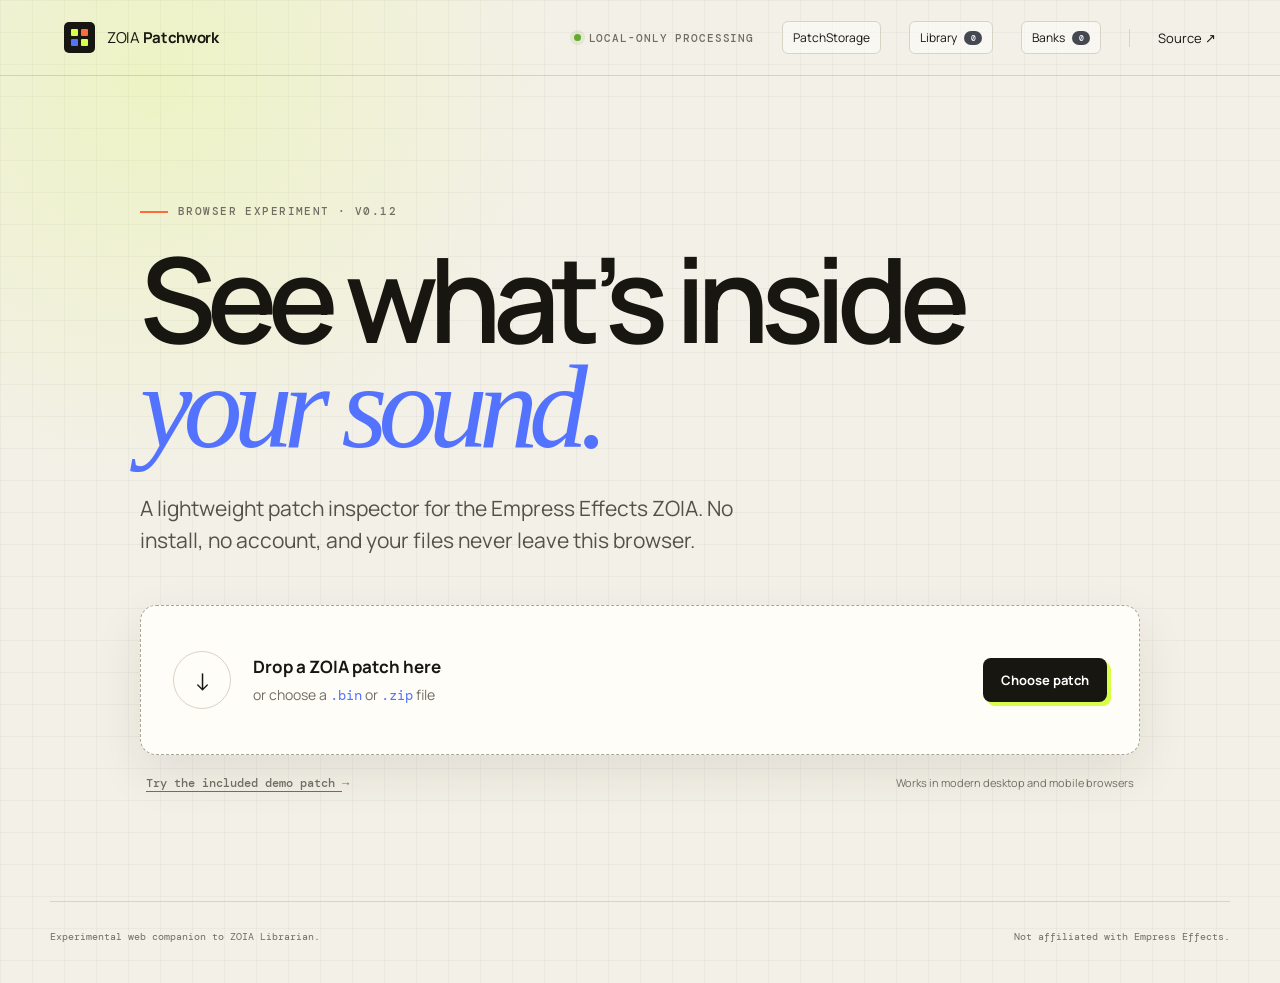
==== commit 00ae0276: "Patch editing pt 3" ====
--- a/web/index.html
+++ b/web/index.html
@@ -9,7 +9,7 @@
     <link rel="preconnect" href="https://fonts.googleapis.com">
     <link rel="preconnect" href="https://fonts.gstatic.com" crossorigin>
     <link href="https://fonts.googleapis.com/css2?family=DM+Mono:wght@400;500&family=Manrope:wght@400;500;600;700&display=swap" rel="stylesheet">
-    <link rel="stylesheet" href="styles.css?v=0.11.0">
+    <link rel="stylesheet" href="styles.css?v=0.12.0">
   </head>
   <body>
     <header class="topbar">
@@ -26,7 +26,7 @@
 
     <main>
       <section class="hero" id="hero">
-        <div class="eyebrow">Browser experiment · v0.11</div>
+        <div class="eyebrow">Browser experiment · v0.12</div>
         <h1>See what’s inside<br><em>your sound.</em></h1>
         <p class="hero-copy">A lightweight patch inspector for the Empress Effects ZOIA. No install, no account, and your files never leave this browser.</p>
 
@@ -173,6 +173,7 @@
             </div>
           </div>
           <div class="workspace-actions">
+            <button class="button secondary" id="layout-editor-button" type="button">Layout &amp; routes</button>
             <button class="button primary" id="name-editor-button" type="button">Edit names</button>
             <button class="button secondary" id="versions-button" type="button">Versions</button>
             <button class="button secondary" id="edit-metadata-button" type="button">Edit details</button>
@@ -392,10 +393,21 @@
       </form>
     </dialog>
 
+    <dialog class="layout-editor-dialog" id="layout-editor-dialog">
+      <form id="layout-editor-form">
+        <div class="name-editor-head"><div><span class="section-label">Fixed-field editor</span><h2>Layout &amp; routes</h2><p>Move module anchors and tune existing connection strengths.</p></div><button class="dialog-close" id="layout-editor-close" type="button" aria-label="Close layout editor">×</button></div>
+        <div class="layout-editor-body">
+          <section><div class="parameter-title"><span class="section-label">Module placement</span><span>Page 1–64 · position 1–40</span></div><div class="layout-module-list" id="layout-module-list"></div></section>
+          <section><div class="parameter-title"><span class="section-label">Existing routes</span><span>-200% to 200%</span></div><div class="layout-route-list" id="layout-route-list"></div></section>
+        </div>
+        <div class="name-editor-footer"><span id="layout-editor-status">Duplicate module anchors are flagged before saving.</span><button class="button primary" type="submit">Apply layout changes</button></div>
+      </form>
+    </dialog>
+
     <footer>
       <span>Experimental web companion to ZOIA Librarian.</span>
       <span>Not affiliated with Empress Effects.</span>
     </footer>
-    <script type="module" src="app.js?v=0.11.0"></script>
+    <script type="module" src="app.js?v=0.12.0"></script>
   </body>
 </html>
--- a/web/styles.css
+++ b/web/styles.css
@@ -481,9 +481,25 @@
 .module-parameter-control > span { overflow: hidden; font-size: 10px; text-overflow: ellipsis; text-transform: capitalize; white-space: nowrap; }
 .module-parameter-control .parameter-raw { box-sizing: border-box; width: 100%; padding: 6px; border: 1px solid #aaa; border-radius: 4px; font: 400 9px DM Mono, monospace; }
 .module-parameter-control output { color: var(--muted); font: 400 8px DM Mono, monospace; text-align: right; }
+.layout-editor-dialog { width: min(920px, calc(100% - 28px)); max-height: calc(100vh - 30px); padding: 0; border: 1px solid #25272d; border-radius: 12px; background: #f8f7f2; color: var(--ink); box-shadow: 0 28px 90px rgba(0,0,0,.35); }
+.layout-editor-dialog::backdrop { background: rgba(27,28,32,.72); backdrop-filter: blur(3px); }
+.layout-editor-body { display: grid; grid-template-columns: 1fr 1.25fr; gap: 18px; max-height: min(650px, calc(100vh - 205px)); padding: 20px; overflow: hidden; }
+.layout-editor-body section { min-width: 0; display: flex; flex-direction: column; }
+.layout-module-list, .layout-route-list { display: grid; gap: 5px; overflow: auto; }
+.layout-module-row { display: grid; grid-template-columns: minmax(120px,1fr) 70px 78px; gap: 7px; align-items: center; padding: 7px 8px; border: 1px solid #d2d0c8; border-radius: 5px; background: white; }
+.layout-module-row.conflict { border-color: #d14d3f; background: #fff0ec; box-shadow: inset 3px 0 #d14d3f; }
+.layout-module-row strong, .layout-module-row small, .layout-route-row strong, .layout-route-row small { display: block; overflow: hidden; text-overflow: ellipsis; white-space: nowrap; }
+.layout-module-row strong, .layout-route-row strong { font-size: 9px; }
+.layout-module-row small, .layout-route-row small { margin-top: 2px; color: var(--muted); font: 400 7px DM Mono, monospace; }
+.layout-module-row label { color: var(--muted); font: 500 7px DM Mono, monospace; text-transform: uppercase; }
+.layout-module-row input, .layout-route-row input { box-sizing: border-box; width: 100%; margin-top: 3px; padding: 5px; border: 1px solid #aaa; border-radius: 4px; font: 400 9px DM Mono, monospace; }
+.layout-route-row { display: grid; grid-template-columns: minmax(150px,1fr) 78px 15px; gap: 6px; align-items: center; padding: 7px 8px; border: 1px solid #d2d0c8; border-radius: 5px; background: white; }
+.layout-route-row output { color: var(--muted); font: 400 8px DM Mono, monospace; }
 
 @media (max-width: 800px) {
   .name-editor-list.module-names { grid-template-columns: repeat(2, minmax(0,1fr)); }
+  .layout-editor-body { grid-template-columns: 1fr; overflow: auto; }
+  .layout-module-list, .layout-route-list { max-height: 360px; }
   .privacy { display: none; }
   .github-link { margin-left: auto; }
   .drop-zone { align-items: flex-start; flex-wrap: wrap; }
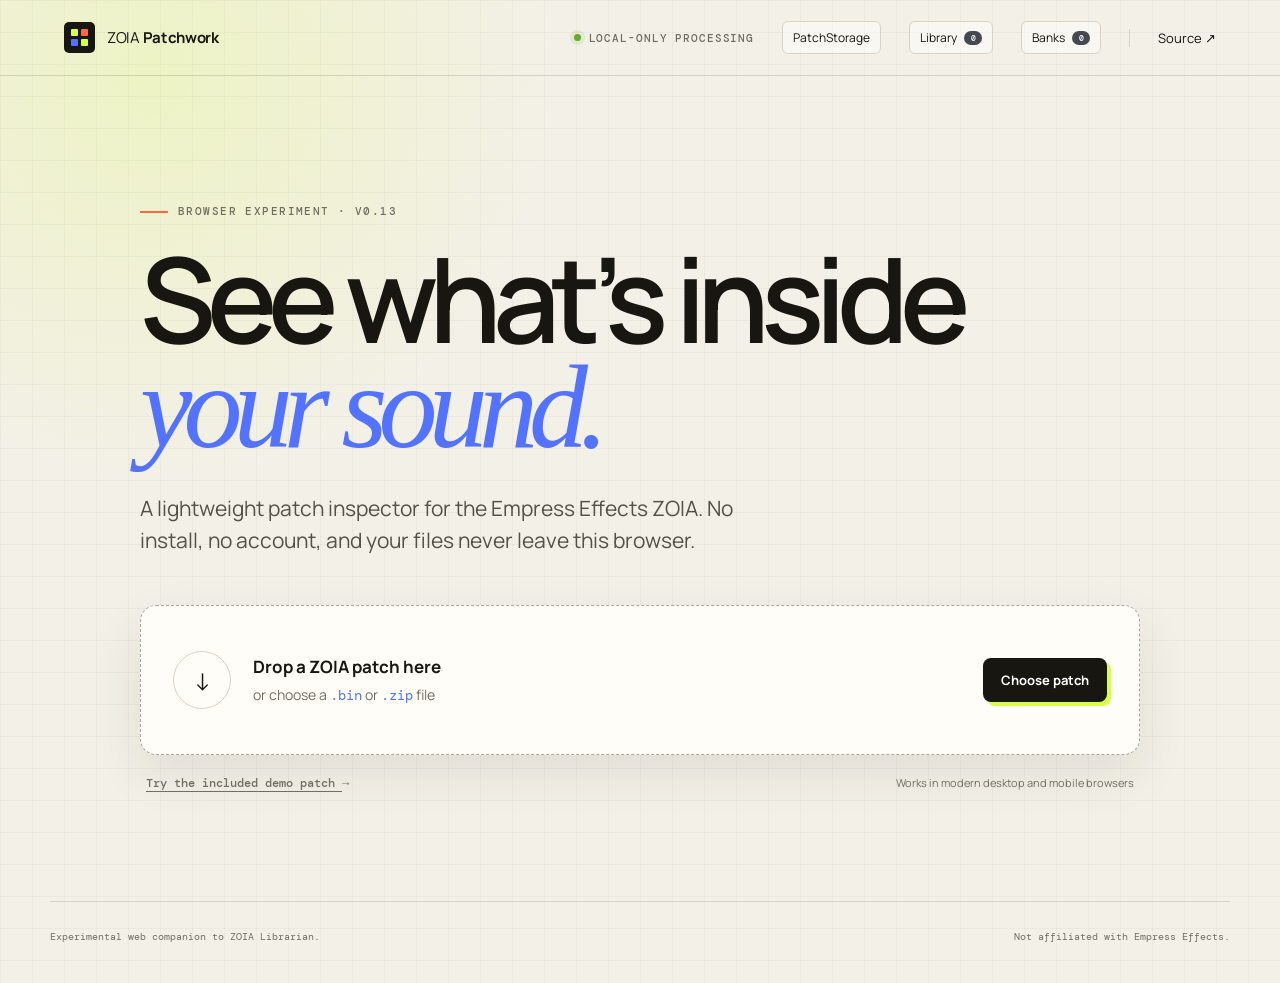
==== commit abd4e220: "Patch editing pt 4" ====
--- a/web/index.html
+++ b/web/index.html
@@ -9,7 +9,7 @@
     <link rel="preconnect" href="https://fonts.googleapis.com">
     <link rel="preconnect" href="https://fonts.gstatic.com" crossorigin>
     <link href="https://fonts.googleapis.com/css2?family=DM+Mono:wght@400;500&family=Manrope:wght@400;500;600;700&display=swap" rel="stylesheet">
-    <link rel="stylesheet" href="styles.css?v=0.12.0">
+    <link rel="stylesheet" href="styles.css?v=0.13.0">
   </head>
   <body>
     <header class="topbar">
@@ -26,7 +26,7 @@
 
     <main>
       <section class="hero" id="hero">
-        <div class="eyebrow">Browser experiment · v0.12</div>
+        <div class="eyebrow">Browser experiment · v0.13</div>
         <h1>See what’s inside<br><em>your sound.</em></h1>
         <p class="hero-copy">A lightweight patch inspector for the Empress Effects ZOIA. No install, no account, and your files never leave this browser.</p>
 
@@ -173,8 +173,7 @@
             </div>
           </div>
           <div class="workspace-actions">
-            <button class="button secondary" id="layout-editor-button" type="button">Layout &amp; routes</button>
-            <button class="button primary" id="name-editor-button" type="button">Edit names</button>
+            <button class="button primary" id="editor-hub-button" type="button">Edit patch</button>
             <button class="button secondary" id="versions-button" type="button">Versions</button>
             <button class="button secondary" id="edit-metadata-button" type="button">Edit details</button>
             <button class="button secondary" id="export-button" type="button">Export analysis</button>
@@ -379,6 +378,16 @@
       </form>
     </dialog>
 
+    <dialog class="editor-hub-dialog" id="editor-hub-dialog">
+      <div class="name-editor-head"><div><span class="section-label">Patch editor</span><h2>What would you like to edit?</h2><p>All safe editing tools are collected here.</p></div><button class="dialog-close" id="editor-hub-close" type="button" aria-label="Close patch editor">×</button></div>
+      <div class="editor-hub-grid">
+        <button class="editor-hub-card" id="hub-edit-names" type="button"><span>01</span><strong>Names</strong><small>Patch, page, and module labels</small></button>
+        <section class="editor-hub-card module-card"><span>02</span><strong>Module settings</strong><small>Color and saved parameter values</small><select id="hub-module-select" aria-label="Choose module"></select><button class="button secondary" id="hub-edit-module" type="button">Edit selected module</button></section>
+        <button class="editor-hub-card" id="hub-edit-layout" type="button"><span>03</span><strong>Layout &amp; routes</strong><small>Page, grid position, and connection strength</small></button>
+      </div>
+      <div class="editor-hub-note">Every applied edit validates the binary and snapshots library patches first.</div>
+    </dialog>
+
     <dialog class="module-editor-dialog" id="module-editor-dialog">
       <form id="module-editor-form">
         <div class="name-editor-head">
@@ -398,7 +407,7 @@
         <div class="name-editor-head"><div><span class="section-label">Fixed-field editor</span><h2>Layout &amp; routes</h2><p>Move module anchors and tune existing connection strengths.</p></div><button class="dialog-close" id="layout-editor-close" type="button" aria-label="Close layout editor">×</button></div>
         <div class="layout-editor-body">
           <section><div class="parameter-title"><span class="section-label">Module placement</span><span>Page 1–64 · position 1–40</span></div><div class="layout-module-list" id="layout-module-list"></div></section>
-          <section><div class="parameter-title"><span class="section-label">Existing routes</span><span>-200% to 200%</span></div><div class="layout-route-list" id="layout-route-list"></div></section>
+          <section><div class="parameter-title"><span class="section-label">Connections</span><span>-200% to 200%</span></div><div class="route-builder"><select id="route-source-module" aria-label="Source module"></select><input id="route-source-block" type="number" min="0" max="255" value="0" aria-label="Source block"><span>→</span><select id="route-destination-module" aria-label="Destination module"></select><input id="route-destination-block" type="number" min="0" max="255" value="0" aria-label="Destination block"><input id="route-new-strength" type="number" min="-200" max="200" step="0.01" value="100" aria-label="Connection strength"><button class="button secondary" id="add-route" type="button">Add</button></div><div class="layout-route-list" id="layout-route-list"></div></section>
         </div>
         <div class="name-editor-footer"><span id="layout-editor-status">Duplicate module anchors are flagged before saving.</span><button class="button primary" type="submit">Apply layout changes</button></div>
       </form>
@@ -408,6 +417,6 @@
       <span>Experimental web companion to ZOIA Librarian.</span>
       <span>Not affiliated with Empress Effects.</span>
     </footer>
-    <script type="module" src="app.js?v=0.12.0"></script>
+    <script type="module" src="app.js?v=0.13.0"></script>
   </body>
 </html>
--- a/web/styles.css
+++ b/web/styles.css
@@ -471,6 +471,19 @@
 .name-editor-footer { display: flex; align-items: center; justify-content: space-between; gap: 18px; padding: 15px 28px; border-top: 1px solid var(--line); background: #eeece5; }
 .name-editor-footer > span { color: var(--muted); font: 400 8px/1.5 DM Mono, monospace; }
 .name-editor-footer > div { display: flex; gap: 8px; flex-shrink: 0; }
+.editor-hub-dialog { width: min(780px, calc(100% - 28px)); padding: 0; border: 1px solid #25272d; border-radius: 12px; background: #f8f7f2; color: var(--ink); box-shadow: 0 28px 90px rgba(0,0,0,.35); }
+.editor-hub-dialog::backdrop { background: rgba(27,28,32,.72); backdrop-filter: blur(3px); }
+.editor-hub-grid { display: grid; grid-template-columns: repeat(3, minmax(0,1fr)); gap: 12px; padding: 24px 28px; }
+.editor-hub-card { min-width: 0; min-height: 190px; display: flex; flex-direction: column; align-items: flex-start; padding: 18px; border: 1px solid #c9c7bf; border-radius: 8px; background: white; color: var(--ink); text-align: left; cursor: pointer; transition: border-color .15s ease, transform .15s ease; }
+.editor-hub-card:hover, .editor-hub-card:focus-visible { border-color: #5373ff; outline: none; transform: translateY(-2px); }
+.editor-hub-card > span { color: #5373ff; font: 500 9px DM Mono, monospace; }
+.editor-hub-card > strong { margin-top: 20px; font-size: 17px; }
+.editor-hub-card > small { margin-top: 7px; color: var(--muted); font: 400 9px/1.5 DM Mono, monospace; }
+.editor-hub-card.module-card { cursor: default; }
+.editor-hub-card.module-card:hover { border-color: #c9c7bf; transform: none; }
+.editor-hub-card select { box-sizing: border-box; width: 100%; margin-top: auto; padding: 7px; border: 1px solid #aaa; border-radius: 4px; background: white; font-size: 9px; }
+.editor-hub-card .button { width: 100%; margin-top: 7px; padding: 8px; }
+.editor-hub-note { padding: 13px 28px; border-top: 1px solid var(--line); background: #eeece5; color: var(--muted); font: 400 8px DM Mono, monospace; }
 .module-editor-dialog { width: min(720px, calc(100% - 28px)); max-height: calc(100vh - 36px); padding: 0; border: 1px solid #25272d; border-radius: 12px; background: #f8f7f2; color: var(--ink); box-shadow: 0 28px 90px rgba(0,0,0,.35); }
 .module-editor-dialog::backdrop { background: rgba(27,28,32,.72); backdrop-filter: blur(3px); }
 .module-editor-body { display: grid; gap: 24px; max-height: min(620px, calc(100vh - 220px)); padding: 22px 28px; overflow: auto; }
@@ -481,11 +494,12 @@
 .module-parameter-control > span { overflow: hidden; font-size: 10px; text-overflow: ellipsis; text-transform: capitalize; white-space: nowrap; }
 .module-parameter-control .parameter-raw { box-sizing: border-box; width: 100%; padding: 6px; border: 1px solid #aaa; border-radius: 4px; font: 400 9px DM Mono, monospace; }
 .module-parameter-control output { color: var(--muted); font: 400 8px DM Mono, monospace; text-align: right; }
-.layout-editor-dialog { width: min(920px, calc(100% - 28px)); max-height: calc(100vh - 30px); padding: 0; border: 1px solid #25272d; border-radius: 12px; background: #f8f7f2; color: var(--ink); box-shadow: 0 28px 90px rgba(0,0,0,.35); }
+.layout-editor-dialog { width: min(920px, calc(100% - 28px)); height: min(790px, calc(100vh - 30px)); max-height: calc(100vh - 30px); padding: 0; border: 1px solid #25272d; border-radius: 12px; background: #f8f7f2; color: var(--ink); box-shadow: 0 28px 90px rgba(0,0,0,.35); overflow: hidden; }
 .layout-editor-dialog::backdrop { background: rgba(27,28,32,.72); backdrop-filter: blur(3px); }
-.layout-editor-body { display: grid; grid-template-columns: 1fr 1.25fr; gap: 18px; max-height: min(650px, calc(100vh - 205px)); padding: 20px; overflow: hidden; }
-.layout-editor-body section { min-width: 0; display: flex; flex-direction: column; }
-.layout-module-list, .layout-route-list { display: grid; gap: 5px; overflow: auto; }
+.layout-editor-dialog form { height: 100%; display: flex; flex-direction: column; min-height: 0; }
+.layout-editor-body { min-height: 0; display: grid; flex: 1; grid-template-columns: 1fr 1.25fr; gap: 18px; padding: 20px; overflow: hidden; }
+.layout-editor-body section { min-width: 0; min-height: 0; display: flex; flex-direction: column; }
+.layout-module-list, .layout-route-list { min-height: 0; display: grid; align-content: start; gap: 5px; overflow-y: auto; overscroll-behavior: contain; scrollbar-gutter: stable; }
 .layout-module-row { display: grid; grid-template-columns: minmax(120px,1fr) 70px 78px; gap: 7px; align-items: center; padding: 7px 8px; border: 1px solid #d2d0c8; border-radius: 5px; background: white; }
 .layout-module-row.conflict { border-color: #d14d3f; background: #fff0ec; box-shadow: inset 3px 0 #d14d3f; }
 .layout-module-row strong, .layout-module-row small, .layout-route-row strong, .layout-route-row small { display: block; overflow: hidden; text-overflow: ellipsis; white-space: nowrap; }
@@ -493,13 +507,20 @@
 .layout-module-row small, .layout-route-row small { margin-top: 2px; color: var(--muted); font: 400 7px DM Mono, monospace; }
 .layout-module-row label { color: var(--muted); font: 500 7px DM Mono, monospace; text-transform: uppercase; }
 .layout-module-row input, .layout-route-row input { box-sizing: border-box; width: 100%; margin-top: 3px; padding: 5px; border: 1px solid #aaa; border-radius: 4px; font: 400 9px DM Mono, monospace; }
-.layout-route-row { display: grid; grid-template-columns: minmax(150px,1fr) 78px 15px; gap: 6px; align-items: center; padding: 7px 8px; border: 1px solid #d2d0c8; border-radius: 5px; background: white; }
+.layout-route-row { display: grid; grid-template-columns: minmax(150px,1fr) 78px 15px 27px; gap: 6px; align-items: center; padding: 7px 8px; border: 1px solid #d2d0c8; border-radius: 5px; background: white; }
 .layout-route-row output { color: var(--muted); font: 400 8px DM Mono, monospace; }
+.layout-route-row > button { width: 25px; height: 25px; border: 1px solid #bbb; border-radius: 4px; background: #f2f1ed; cursor: pointer; }
+.layout-route-row > button:hover { background: #ffe1d8; }
+.route-builder { display: grid; grid-template-columns: minmax(90px,1fr) 52px 16px minmax(90px,1fr) 52px 62px auto; gap: 5px; align-items: center; margin-bottom: 8px; padding: 8px; border: 1px solid #bcbab2; border-radius: 5px; background: #eeece5; }
+.route-builder select, .route-builder input { box-sizing: border-box; min-width: 0; width: 100%; padding: 6px; border: 1px solid #aaa; border-radius: 4px; background: white; font-size: 8px; }
+.route-builder .button { margin: 0; padding: 7px 9px; }
 
 @media (max-width: 800px) {
   .name-editor-list.module-names { grid-template-columns: repeat(2, minmax(0,1fr)); }
   .layout-editor-body { grid-template-columns: 1fr; overflow: auto; }
   .layout-module-list, .layout-route-list { max-height: 360px; }
+  .editor-hub-grid { grid-template-columns: 1fr; }
+  .editor-hub-card { min-height: 145px; }
   .privacy { display: none; }
   .github-link { margin-left: auto; }
   .drop-zone { align-items: flex-start; flex-wrap: wrap; }
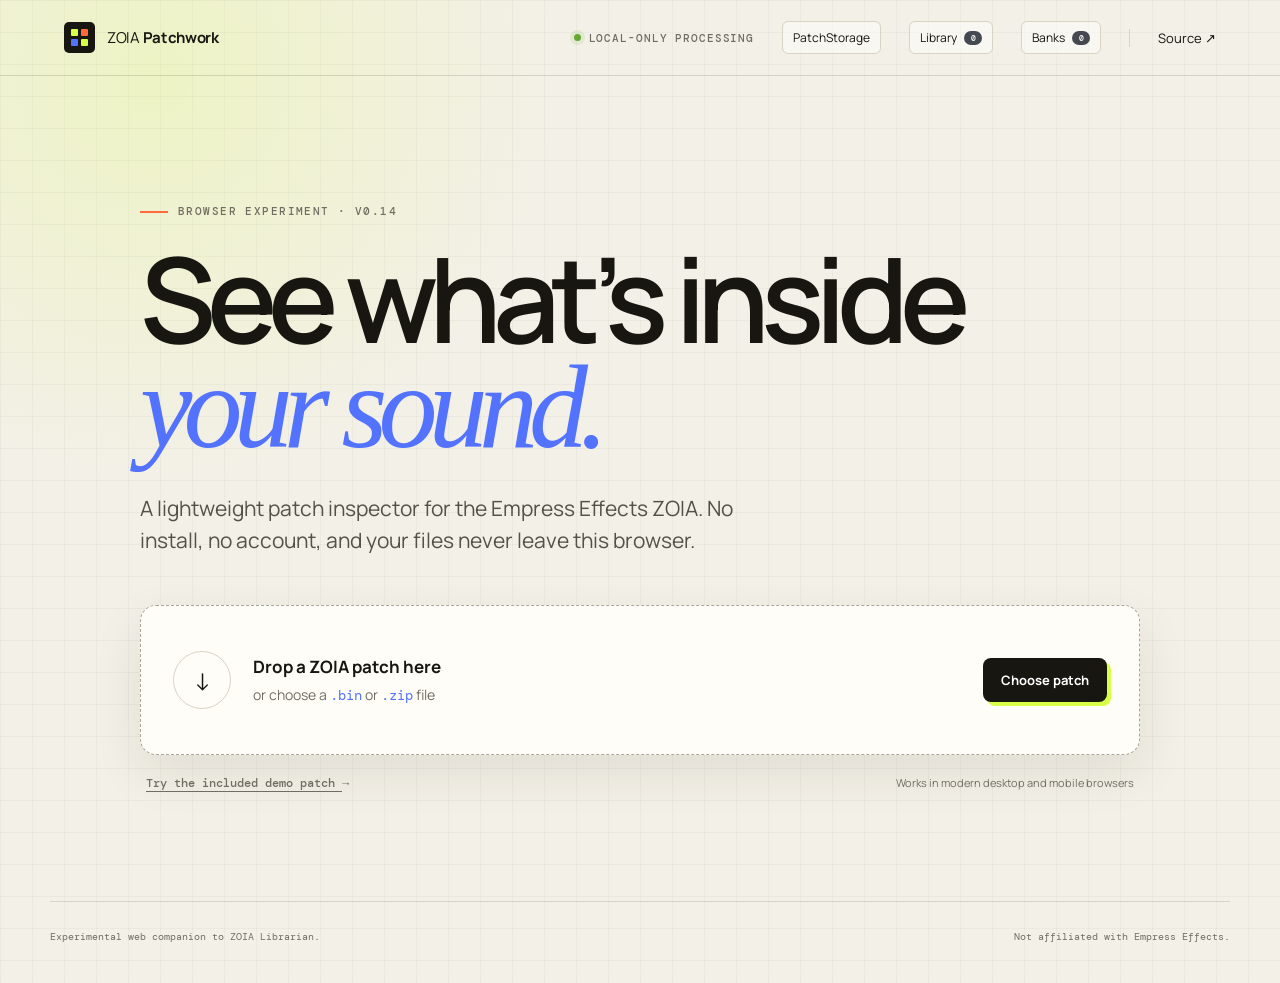
==== commit ad9adcd1: "Unify editor components" ====
--- a/web/index.html
+++ b/web/index.html
@@ -9,7 +9,7 @@
     <link rel="preconnect" href="https://fonts.googleapis.com">
     <link rel="preconnect" href="https://fonts.gstatic.com" crossorigin>
     <link href="https://fonts.googleapis.com/css2?family=DM+Mono:wght@400;500&family=Manrope:wght@400;500;600;700&display=swap" rel="stylesheet">
-    <link rel="stylesheet" href="styles.css?v=0.13.0">
+    <link rel="stylesheet" href="styles.css?v=0.14.0">
   </head>
   <body>
     <header class="topbar">
@@ -26,7 +26,7 @@
 
     <main>
       <section class="hero" id="hero">
-        <div class="eyebrow">Browser experiment · v0.13</div>
+        <div class="eyebrow">Browser experiment · v0.14</div>
         <h1>See what’s inside<br><em>your sound.</em></h1>
         <p class="hero-copy">A lightweight patch inspector for the Empress Effects ZOIA. No install, no account, and your files never leave this browser.</p>
 
@@ -258,6 +258,45 @@
         </section>
       </section>
 
+      <section class="patch-editor-page" id="patch-editor-page" hidden>
+        <header class="patch-editor-head">
+          <div>
+            <button class="back-button" id="patch-editor-back" type="button">← Back to patch</button>
+            <span class="section-label">Patch editor</span>
+            <h2 id="patch-editor-title">Edit patch</h2>
+          </div>
+          <label class="patch-title-field"><span>Patch name</span><input id="full-editor-patch-name" maxlength="16"></label>
+        </header>
+        <div class="editor-workbench">
+          <aside class="editor-pane editor-catalog-pane">
+            <div class="editor-pane-head"><span class="editor-step">01</span><div><span class="section-label">Available modules</span><h3>Catalog</h3></div></div>
+            <label class="editor-search"><span>⌕</span><input id="full-editor-catalog-search" type="search" placeholder="Search module types…"></label>
+            <div class="full-editor-list catalog-list" id="full-editor-catalog"></div>
+            <p class="editor-pane-note">Catalog browsing is live. Module insertion is the next binary-writing slice.</p>
+          </aside>
+          <section class="editor-pane editor-patch-pane">
+            <div class="editor-pane-head"><span class="editor-step">02</span><div><span class="section-label">Patch modules</span><h3 id="full-editor-module-count">Modules</h3></div></div>
+            <label class="editor-search"><span>⌕</span><input id="full-editor-module-search" type="search" placeholder="Find in this patch…"></label>
+            <div class="full-editor-list patch-module-list" id="full-editor-modules"></div>
+          </section>
+          <section class="editor-pane editor-inspector-pane">
+            <div class="editor-pane-head"><span class="editor-step">03</span><div><span class="section-label">Module details</span><h3 id="full-editor-module-title">Select a module</h3></div></div>
+            <div class="full-editor-empty" id="full-editor-empty">Choose a patch module to edit its name, placement, parameters, and routes.</div>
+            <div class="full-editor-details" id="full-editor-details" hidden>
+              <div class="editor-field-grid">
+                <label class="field-wide"><span>Module name</span><input id="full-editor-module-name" maxlength="16"></label>
+                <label><span>Color</span><select id="full-editor-color"></select></label>
+                <label><span>Page</span><input id="full-editor-page" type="number" min="1" max="64"></label>
+                <label><span>Grid position</span><input id="full-editor-position" type="number" min="1" max="40"></label>
+              </div>
+              <section class="editor-detail-section"><div class="parameter-title"><span class="section-label">Saved parameters</span><span id="full-editor-parameter-count"></span></div><div class="module-parameter-editor" id="full-editor-parameters"></div></section>
+              <section class="editor-detail-section"><div class="parameter-title"><span class="section-label">Connections</span><span id="full-editor-route-count"></span></div><div class="full-route-builder"><select id="full-route-direction" aria-label="Route direction"><option value="out">This module →</option><option value="in">→ This module</option></select><select id="full-route-other" aria-label="Other module"></select><input id="full-route-source-block" type="number" min="0" max="255" value="0" aria-label="Source block"><input id="full-route-destination-block" type="number" min="0" max="255" value="0" aria-label="Destination block"><input id="full-route-strength" type="number" min="-200" max="200" step="0.01" value="100" aria-label="Strength percent"><button class="button secondary" id="full-add-route" type="button">Add</button></div><div class="full-route-list" id="full-editor-routes"></div></section>
+            </div>
+          </section>
+        </div>
+        <footer class="patch-editor-footer"><span id="full-editor-status">Changes stay in a draft until you save.</span><div><button class="button secondary" id="full-editor-export" type="button">Export current .bin</button><button class="button primary" id="full-editor-save" type="button">Save all changes</button></div></footer>
+      </section>
+
       <section class="error-card" id="error-card" hidden role="alert">
         <strong>That patch could not be read.</strong>
         <p id="error-message"></p>
@@ -417,6 +456,6 @@
       <span>Experimental web companion to ZOIA Librarian.</span>
       <span>Not affiliated with Empress Effects.</span>
     </footer>
-    <script type="module" src="app.js?v=0.13.0"></script>
+    <script type="module" src="app.js?v=0.14.0"></script>
   </body>
 </html>
--- a/web/styles.css
+++ b/web/styles.css
@@ -515,7 +515,54 @@
 .route-builder select, .route-builder input { box-sizing: border-box; min-width: 0; width: 100%; padding: 6px; border: 1px solid #aaa; border-radius: 4px; background: white; font-size: 8px; }
 .route-builder .button { margin: 0; padding: 7px 9px; }
 
+.patch-editor-page { width: min(1500px, calc(100vw - 40px)); margin: 34px auto 80px; animation: reveal .35s ease both; }
+.patch-editor-head { display: flex; align-items: end; justify-content: space-between; gap: 28px; margin-bottom: 20px; }
+.patch-editor-head h2 { margin: 6px 0 0; font-size: 34px; }
+.patch-title-field { width: min(360px, 40vw); }
+.patch-title-field span, .editor-field-grid label > span { display: block; margin-bottom: 6px; color: var(--muted); font: 500 8px DM Mono, monospace; text-transform: uppercase; }
+.patch-title-field input, .editor-field-grid input, .editor-field-grid select { box-sizing: border-box; width: 100%; padding: 9px 10px; border: 1px solid #aaa; border-radius: 5px; background: white; font: 500 11px Manrope, sans-serif; }
+.editor-workbench { display: grid; grid-template-columns: minmax(220px,.78fr) minmax(260px,.9fr) minmax(430px,1.5fr); height: min(720px, calc(100vh - 235px)); min-height: 540px; overflow: hidden; border: 1px solid #25272d; border-radius: 10px 10px 0 0; background: #f8f7f2; box-shadow: 0 18px 55px rgba(0,0,0,.13); }
+.editor-pane { min-width: 0; min-height: 0; display: flex; flex-direction: column; border-right: 1px solid #c8c6be; }
+.editor-pane:last-child { border-right: 0; }
+.editor-pane-head { display: flex; align-items: center; gap: 12px; min-height: 74px; padding: 0 18px; border-bottom: 1px solid #d2d0c8; background: #eeece5; }
+.editor-pane-head h3 { margin: 3px 0 0; font-size: 18px; }
+.editor-step { display: grid; place-items: center; width: 28px; height: 28px; flex: 0 0 28px; border-radius: 50%; background: #1e2025; color: white; font: 500 8px DM Mono, monospace; }
+.editor-search { display: flex; gap: 7px; margin: 12px; padding: 8px 10px; border: 1px solid #c4c2ba; border-radius: 5px; background: white; }
+.editor-search input { min-width: 0; width: 100%; border: 0; outline: 0; font: 500 10px Manrope, sans-serif; }
+.full-editor-list { min-height: 0; overflow-y: auto; overscroll-behavior: contain; scrollbar-gutter: stable; }
+.catalog-item, .patch-module-item { width: 100%; display: grid; grid-template-columns: 9px minmax(0,1fr) auto; gap: 10px; align-items: center; box-sizing: border-box; padding: 11px 15px; border: 0; border-bottom: 1px solid #dedcd5; background: transparent; color: var(--ink); text-align: left; }
+.catalog-item i, .patch-module-item i { width: 8px; height: 8px; border-radius: 2px; background: #7892ff; }
+.catalog-item strong, .patch-module-item strong { display: block; overflow: hidden; font-size: 10px; text-overflow: ellipsis; white-space: nowrap; }
+.catalog-item small, .patch-module-item small { display: block; margin-top: 3px; color: var(--muted); font: 400 7px DM Mono, monospace; }
+.catalog-item > small { margin: 0; }
+.patch-module-item { cursor: pointer; }
+.patch-module-item:hover, .patch-module-item.active { background: #e8ecff; }
+.patch-module-item.active { box-shadow: inset 3px 0 #5373ff; }
+.editor-pane-note { margin: auto 14px 14px; padding-top: 12px; border-top: 1px solid #d2d0c8; color: var(--muted); font: 400 8px/1.5 DM Mono, monospace; }
+.editor-inspector-pane { overflow: hidden; }
+.full-editor-empty { margin: auto; max-width: 280px; padding: 30px; color: var(--muted); font: 400 10px/1.7 DM Mono, monospace; text-align: center; }
+.full-editor-details { min-height: 0; padding: 18px; overflow-y: auto; scrollbar-gutter: stable; }
+.editor-field-grid { display: grid; grid-template-columns: 1.4fr .8fr .8fr; gap: 11px; }
+.editor-field-grid .field-wide { grid-column: 1 / -1; }
+.editor-detail-section { margin-top: 24px; }
+.full-route-builder { display: grid; grid-template-columns: 115px minmax(100px,1fr) 58px 58px 70px auto; gap: 5px; padding: 9px; border: 1px solid #c8c6be; border-radius: 5px; background: #eeece5; }
+.full-route-builder select, .full-route-builder input { min-width: 0; box-sizing: border-box; width: 100%; padding: 6px; border: 1px solid #aaa; border-radius: 4px; background: white; font-size: 8px; }
+.full-route-builder .button { margin: 0; padding: 6px 9px; }
+.full-route-list { display: grid; gap: 6px; margin-top: 8px; }
+.full-route-row { display: grid; grid-template-columns: minmax(150px,1fr) 76px 28px; gap: 7px; align-items: center; padding: 8px; border: 1px solid #d2d0c8; border-radius: 5px; background: white; }
+.full-route-row strong, .full-route-row small { display: block; overflow: hidden; text-overflow: ellipsis; white-space: nowrap; }
+.full-route-row strong { font-size: 9px; }.full-route-row small { margin-top: 2px; color: var(--muted); font: 400 7px DM Mono, monospace; }
+.full-route-row input { box-sizing: border-box; width: 100%; padding: 5px; border: 1px solid #aaa; border-radius: 4px; font: 400 9px DM Mono, monospace; }
+.full-route-row button { width: 27px; height: 27px; border: 1px solid #bbb; border-radius: 4px; background: #f2f1ed; cursor: pointer; }
+.patch-editor-footer { position: sticky; bottom: 0; display: flex; align-items: center; justify-content: space-between; gap: 20px; padding: 14px 18px; border: 1px solid #25272d; border-top: 0; border-radius: 0 0 10px 10px; background: #1e2025; color: #aaa; box-shadow: 0 16px 45px rgba(0,0,0,.18); }
+.patch-editor-footer > span { font: 400 8px DM Mono, monospace; }.patch-editor-footer > div { display: flex; gap: 8px; }
+
 @media (max-width: 800px) {
+  .patch-editor-page { width: min(100% - 24px, 700px); }
+  .patch-editor-head { align-items: stretch; flex-direction: column; }.patch-title-field { width: 100%; }
+  .editor-workbench { grid-template-columns: 1fr; height: auto; max-height: none; overflow: visible; }
+  .editor-pane { min-height: 350px; max-height: 520px; border-right: 0; border-bottom: 1px solid #c8c6be; }.editor-inspector-pane { max-height: none; }
+  .full-editor-details { overflow: visible; }.full-route-builder { grid-template-columns: 1fr 1fr 58px 58px; }.full-route-builder .button { grid-column: span 2; }
   .name-editor-list.module-names { grid-template-columns: repeat(2, minmax(0,1fr)); }
   .layout-editor-body { grid-template-columns: 1fr; overflow: auto; }
   .layout-module-list, .layout-route-list { max-height: 360px; }
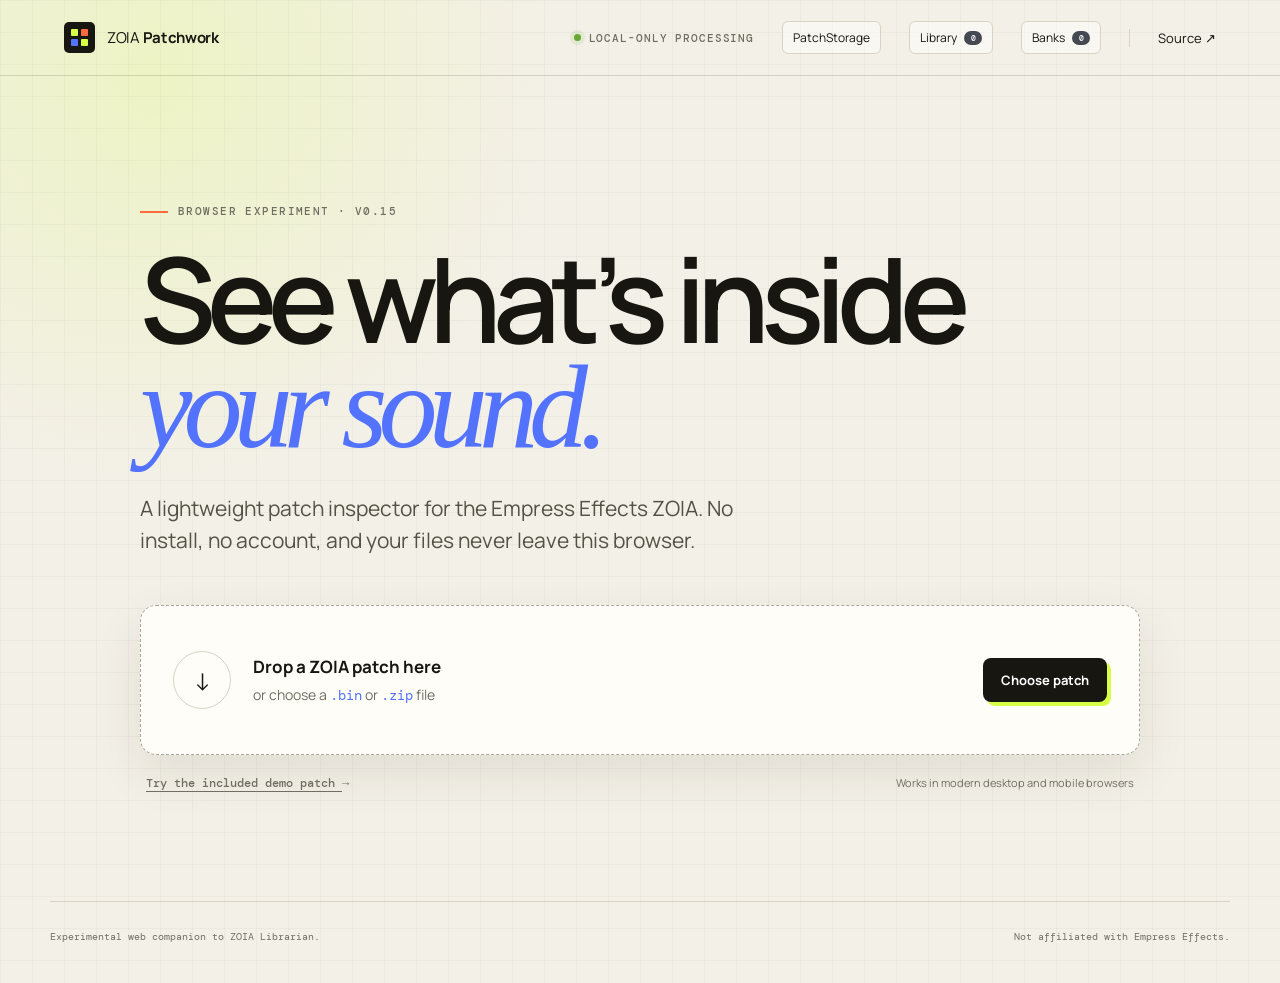
==== commit 588272f2: "Add in new modules" ====
--- a/web/index.html
+++ b/web/index.html
@@ -9,7 +9,7 @@
     <link rel="preconnect" href="https://fonts.googleapis.com">
     <link rel="preconnect" href="https://fonts.gstatic.com" crossorigin>
     <link href="https://fonts.googleapis.com/css2?family=DM+Mono:wght@400;500&family=Manrope:wght@400;500;600;700&display=swap" rel="stylesheet">
-    <link rel="stylesheet" href="styles.css?v=0.14.0">
+    <link rel="stylesheet" href="styles.css?v=0.15.0">
   </head>
   <body>
     <header class="topbar">
@@ -26,7 +26,7 @@
 
     <main>
       <section class="hero" id="hero">
-        <div class="eyebrow">Browser experiment · v0.14</div>
+        <div class="eyebrow">Browser experiment · v0.15</div>
         <h1>See what’s inside<br><em>your sound.</em></h1>
         <p class="hero-copy">A lightweight patch inspector for the Empress Effects ZOIA. No install, no account, and your files never leave this browser.</p>
 
@@ -272,7 +272,7 @@
             <div class="editor-pane-head"><span class="editor-step">01</span><div><span class="section-label">Available modules</span><h3>Catalog</h3></div></div>
             <label class="editor-search"><span>⌕</span><input id="full-editor-catalog-search" type="search" placeholder="Search module types…"></label>
             <div class="full-editor-list catalog-list" id="full-editor-catalog"></div>
-            <p class="editor-pane-note">Catalog browsing is live. Module insertion is the next binary-writing slice.</p>
+            <p class="editor-pane-note">Select a module type to add it at the next open grid position.</p>
           </aside>
           <section class="editor-pane editor-patch-pane">
             <div class="editor-pane-head"><span class="editor-step">02</span><div><span class="section-label">Patch modules</span><h3 id="full-editor-module-count">Modules</h3></div></div>
@@ -456,6 +456,6 @@
       <span>Experimental web companion to ZOIA Librarian.</span>
       <span>Not affiliated with Empress Effects.</span>
     </footer>
-    <script type="module" src="app.js?v=0.14.0"></script>
+    <script type="module" src="app.js?v=0.15.0"></script>
   </body>
 </html>
--- a/web/styles.css
+++ b/web/styles.css
@@ -515,13 +515,13 @@
 .route-builder select, .route-builder input { box-sizing: border-box; min-width: 0; width: 100%; padding: 6px; border: 1px solid #aaa; border-radius: 4px; background: white; font-size: 8px; }
 .route-builder .button { margin: 0; padding: 7px 9px; }
 
-.patch-editor-page { width: min(1500px, calc(100vw - 40px)); margin: 34px auto 80px; animation: reveal .35s ease both; }
+.patch-editor-page { width: 100%; max-width: 100%; min-width: 0; margin: 34px auto 80px; animation: reveal .35s ease both; }
 .patch-editor-head { display: flex; align-items: end; justify-content: space-between; gap: 28px; margin-bottom: 20px; }
 .patch-editor-head h2 { margin: 6px 0 0; font-size: 34px; }
 .patch-title-field { width: min(360px, 40vw); }
 .patch-title-field span, .editor-field-grid label > span { display: block; margin-bottom: 6px; color: var(--muted); font: 500 8px DM Mono, monospace; text-transform: uppercase; }
 .patch-title-field input, .editor-field-grid input, .editor-field-grid select { box-sizing: border-box; width: 100%; padding: 9px 10px; border: 1px solid #aaa; border-radius: 5px; background: white; font: 500 11px Manrope, sans-serif; }
-.editor-workbench { display: grid; grid-template-columns: minmax(220px,.78fr) minmax(260px,.9fr) minmax(430px,1.5fr); height: min(720px, calc(100vh - 235px)); min-height: 540px; overflow: hidden; border: 1px solid #25272d; border-radius: 10px 10px 0 0; background: #f8f7f2; box-shadow: 0 18px 55px rgba(0,0,0,.13); }
+.editor-workbench { width: 100%; max-width: 100%; min-width: 0; display: grid; grid-template-columns: minmax(220px,.78fr) minmax(260px,.9fr) minmax(0,1.5fr); height: min(720px, calc(100vh - 235px)); min-height: 540px; overflow: hidden; border: 1px solid #25272d; border-radius: 10px 10px 0 0; background: #f8f7f2; box-shadow: 0 18px 55px rgba(0,0,0,.13); }
 .editor-pane { min-width: 0; min-height: 0; display: flex; flex-direction: column; border-right: 1px solid #c8c6be; }
 .editor-pane:last-child { border-right: 0; }
 .editor-pane-head { display: flex; align-items: center; gap: 12px; min-height: 74px; padding: 0 18px; border-bottom: 1px solid #d2d0c8; background: #eeece5; }
@@ -531,6 +531,7 @@
 .editor-search input { min-width: 0; width: 100%; border: 0; outline: 0; font: 500 10px Manrope, sans-serif; }
 .full-editor-list { min-height: 0; overflow-y: auto; overscroll-behavior: contain; scrollbar-gutter: stable; }
 .catalog-item, .patch-module-item { width: 100%; display: grid; grid-template-columns: 9px minmax(0,1fr) auto; gap: 10px; align-items: center; box-sizing: border-box; padding: 11px 15px; border: 0; border-bottom: 1px solid #dedcd5; background: transparent; color: var(--ink); text-align: left; }
+.catalog-item { cursor: pointer; }.catalog-item:hover, .catalog-item:focus-visible { background: #edf0ff; outline: none; }.catalog-item > small { color: #4260db; font-weight: 500; }
 .catalog-item i, .patch-module-item i { width: 8px; height: 8px; border-radius: 2px; background: #7892ff; }
 .catalog-item strong, .patch-module-item strong { display: block; overflow: hidden; font-size: 10px; text-overflow: ellipsis; white-space: nowrap; }
 .catalog-item small, .patch-module-item small { display: block; margin-top: 3px; color: var(--muted); font: 400 7px DM Mono, monospace; }
@@ -541,10 +542,10 @@
 .editor-pane-note { margin: auto 14px 14px; padding-top: 12px; border-top: 1px solid #d2d0c8; color: var(--muted); font: 400 8px/1.5 DM Mono, monospace; }
 .editor-inspector-pane { overflow: hidden; }
 .full-editor-empty { margin: auto; max-width: 280px; padding: 30px; color: var(--muted); font: 400 10px/1.7 DM Mono, monospace; text-align: center; }
-.full-editor-details { min-height: 0; padding: 18px; overflow-y: auto; scrollbar-gutter: stable; }
+.full-editor-details { width: 100%; min-width: 0; min-height: 0; padding: 18px; overflow-x: hidden; overflow-y: auto; scrollbar-gutter: stable; }
 .editor-field-grid { display: grid; grid-template-columns: 1.4fr .8fr .8fr; gap: 11px; }
 .editor-field-grid .field-wide { grid-column: 1 / -1; }
-.editor-detail-section { margin-top: 24px; }
+.editor-detail-section { min-width: 0; margin-top: 24px; }
 .full-route-builder { display: grid; grid-template-columns: 115px minmax(100px,1fr) 58px 58px 70px auto; gap: 5px; padding: 9px; border: 1px solid #c8c6be; border-radius: 5px; background: #eeece5; }
 .full-route-builder select, .full-route-builder input { min-width: 0; box-sizing: border-box; width: 100%; padding: 6px; border: 1px solid #aaa; border-radius: 4px; background: white; font-size: 8px; }
 .full-route-builder .button { margin: 0; padding: 6px 9px; }
@@ -554,15 +555,18 @@
 .full-route-row strong { font-size: 9px; }.full-route-row small { margin-top: 2px; color: var(--muted); font: 400 7px DM Mono, monospace; }
 .full-route-row input { box-sizing: border-box; width: 100%; padding: 5px; border: 1px solid #aaa; border-radius: 4px; font: 400 9px DM Mono, monospace; }
 .full-route-row button { width: 27px; height: 27px; border: 1px solid #bbb; border-radius: 4px; background: #f2f1ed; cursor: pointer; }
-.patch-editor-footer { position: sticky; bottom: 0; display: flex; align-items: center; justify-content: space-between; gap: 20px; padding: 14px 18px; border: 1px solid #25272d; border-top: 0; border-radius: 0 0 10px 10px; background: #1e2025; color: #aaa; box-shadow: 0 16px 45px rgba(0,0,0,.18); }
+.patch-editor-footer { width: 100%; max-width: 100%; position: sticky; bottom: 0; display: flex; align-items: center; justify-content: space-between; gap: 20px; padding: 14px 18px; border: 1px solid #25272d; border-top: 0; border-radius: 0 0 10px 10px; background: #1e2025; color: #aaa; box-shadow: 0 16px 45px rgba(0,0,0,.18); }
 .patch-editor-footer > span { font: 400 8px DM Mono, monospace; }.patch-editor-footer > div { display: flex; gap: 8px; }
 
-@media (max-width: 800px) {
+@media (max-width: 1050px) {
   .patch-editor-page { width: min(100% - 24px, 700px); }
   .patch-editor-head { align-items: stretch; flex-direction: column; }.patch-title-field { width: 100%; }
   .editor-workbench { grid-template-columns: 1fr; height: auto; max-height: none; overflow: visible; }
   .editor-pane { min-height: 350px; max-height: 520px; border-right: 0; border-bottom: 1px solid #c8c6be; }.editor-inspector-pane { max-height: none; }
   .full-editor-details { overflow: visible; }.full-route-builder { grid-template-columns: 1fr 1fr 58px 58px; }.full-route-builder .button { grid-column: span 2; }
+}
+
+@media (max-width: 800px) {
   .name-editor-list.module-names { grid-template-columns: repeat(2, minmax(0,1fr)); }
   .layout-editor-body { grid-template-columns: 1fr; overflow: auto; }
   .layout-module-list, .layout-route-list { max-height: 360px; }
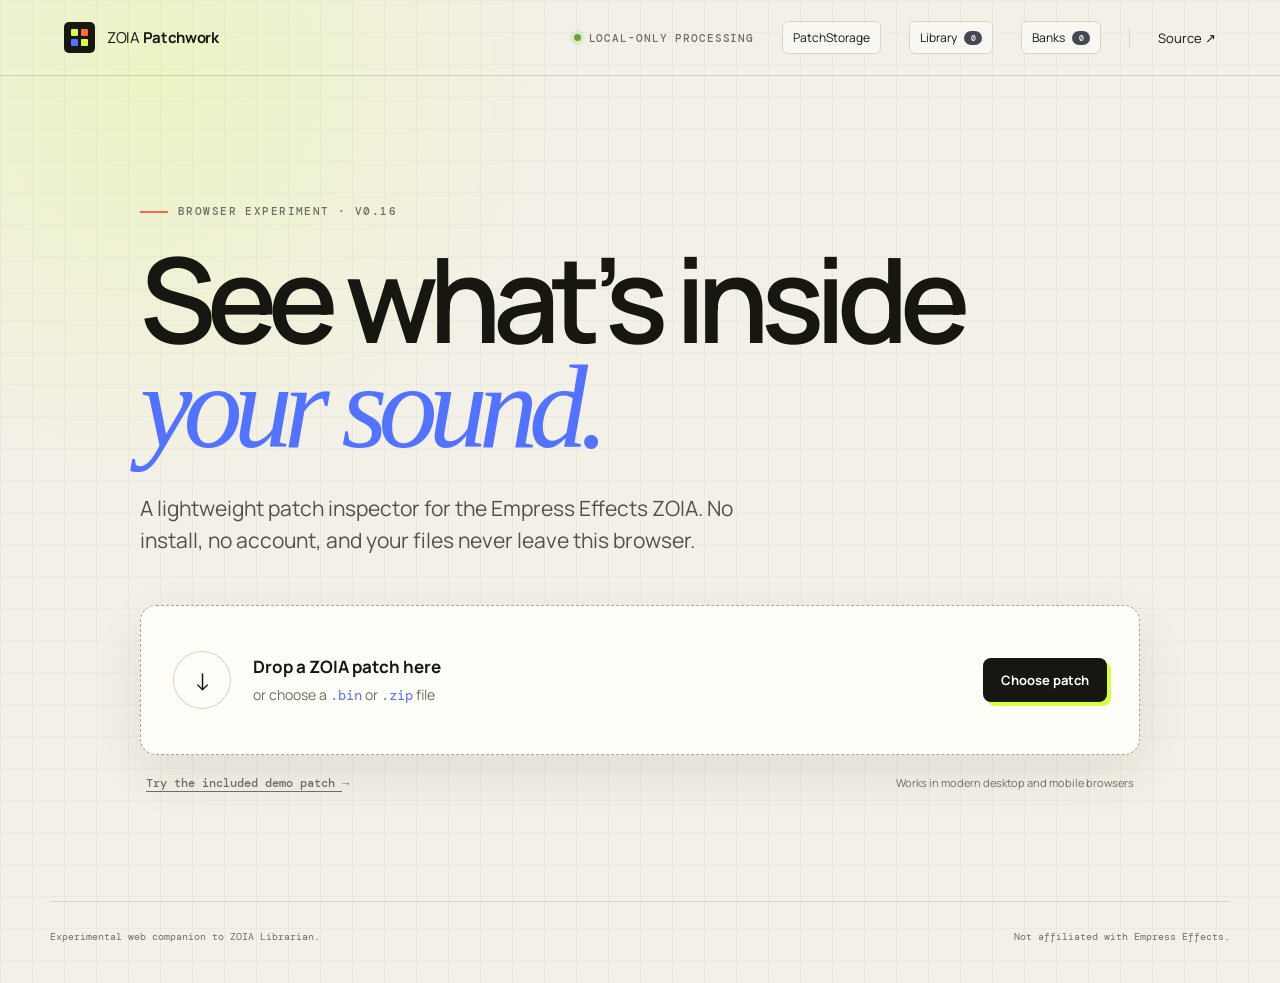
==== commit 2e761799: "Module options" ====
--- a/web/index.html
+++ b/web/index.html
@@ -9,7 +9,7 @@
     <link rel="preconnect" href="https://fonts.googleapis.com">
     <link rel="preconnect" href="https://fonts.gstatic.com" crossorigin>
     <link href="https://fonts.googleapis.com/css2?family=DM+Mono:wght@400;500&family=Manrope:wght@400;500;600;700&display=swap" rel="stylesheet">
-    <link rel="stylesheet" href="styles.css?v=0.15.0">
+    <link rel="stylesheet" href="styles.css?v=0.16.0">
   </head>
   <body>
     <header class="topbar">
@@ -26,7 +26,7 @@
 
     <main>
       <section class="hero" id="hero">
-        <div class="eyebrow">Browser experiment · v0.15</div>
+        <div class="eyebrow">Browser experiment · v0.16</div>
         <h1>See what’s inside<br><em>your sound.</em></h1>
         <p class="hero-copy">A lightweight patch inspector for the Empress Effects ZOIA. No install, no account, and your files never leave this browser.</p>
 
@@ -441,6 +441,17 @@
       </form>
     </dialog>
 
+    <dialog class="module-editor-dialog insert-module-dialog" id="insert-module-dialog">
+      <form id="insert-module-form">
+        <div class="name-editor-head"><div><span class="section-label">Add module</span><h2 id="insert-module-name">Configure module</h2><p id="insert-module-description"></p></div><button class="dialog-close" id="insert-module-close" type="button" aria-label="Cancel module insertion">×</button></div>
+        <div class="module-editor-body">
+          <div class="insert-module-summary"><span><strong id="insert-block-count">0</strong> blocks</span><span><strong id="insert-parameter-count">0</strong> parameters</span><span><strong id="insert-cpu">0%</strong> CPU</span></div>
+          <div class="insert-option-list" id="insert-module-options"></div>
+        </div>
+        <div class="name-editor-footer"><span id="insert-module-status">The module will use the next open grid position.</span><div><button class="button secondary" id="insert-module-cancel" type="button">Cancel</button><button class="button primary" type="submit">Add to patch</button></div></div>
+      </form>
+    </dialog>
+
     <dialog class="layout-editor-dialog" id="layout-editor-dialog">
       <form id="layout-editor-form">
         <div class="name-editor-head"><div><span class="section-label">Fixed-field editor</span><h2>Layout &amp; routes</h2><p>Move module anchors and tune existing connection strengths.</p></div><button class="dialog-close" id="layout-editor-close" type="button" aria-label="Close layout editor">×</button></div>
@@ -456,6 +467,6 @@
       <span>Experimental web companion to ZOIA Librarian.</span>
       <span>Not affiliated with Empress Effects.</span>
     </footer>
-    <script type="module" src="app.js?v=0.15.0"></script>
+    <script type="module" src="app.js?v=0.16.0"></script>
   </body>
 </html>
--- a/web/styles.css
+++ b/web/styles.css
@@ -494,6 +494,13 @@
 .module-parameter-control > span { overflow: hidden; font-size: 10px; text-overflow: ellipsis; text-transform: capitalize; white-space: nowrap; }
 .module-parameter-control .parameter-raw { box-sizing: border-box; width: 100%; padding: 6px; border: 1px solid #aaa; border-radius: 4px; font: 400 9px DM Mono, monospace; }
 .module-parameter-control output { color: var(--muted); font: 400 8px DM Mono, monospace; text-align: right; }
+.insert-module-dialog { width: min(720px, calc(100% - 28px)); }
+.insert-module-summary { display: grid; grid-template-columns: repeat(3,1fr); border: 1px solid #c9c7bf; border-radius: 6px; background: white; }
+.insert-module-summary span { padding: 13px; border-right: 1px solid #d8d5cc; color: var(--muted); font: 500 8px DM Mono, monospace; text-align: center; text-transform: uppercase; }.insert-module-summary span:last-child { border-right: 0; }.insert-module-summary strong { display: block; margin-bottom: 4px; color: var(--ink); font-size: 16px; }
+.insert-option-list { display: grid; grid-template-columns: repeat(2,minmax(0,1fr)); gap: 9px; }
+.insert-option-field { min-width: 0; padding: 11px; border: 1px solid #d2d0c8; border-radius: 6px; background: white; }
+.insert-option-field span { display: block; margin-bottom: 6px; color: var(--muted); font: 500 8px DM Mono, monospace; text-transform: capitalize; }.insert-option-field select { box-sizing: border-box; width: 100%; padding: 7px; border: 1px solid #aaa; border-radius: 4px; background: white; font-size: 10px; }
+.insert-options-empty { margin: 0; padding: 22px; border: 1px dashed #c9c7bf; border-radius: 6px; color: var(--muted); font: 400 9px/1.6 DM Mono, monospace; text-align: center; }
 .layout-editor-dialog { width: min(920px, calc(100% - 28px)); height: min(790px, calc(100vh - 30px)); max-height: calc(100vh - 30px); padding: 0; border: 1px solid #25272d; border-radius: 12px; background: #f8f7f2; color: var(--ink); box-shadow: 0 28px 90px rgba(0,0,0,.35); overflow: hidden; }
 .layout-editor-dialog::backdrop { background: rgba(27,28,32,.72); backdrop-filter: blur(3px); }
 .layout-editor-dialog form { height: 100%; display: flex; flex-direction: column; min-height: 0; }
@@ -524,12 +531,12 @@
 .editor-workbench { width: 100%; max-width: 100%; min-width: 0; display: grid; grid-template-columns: minmax(220px,.78fr) minmax(260px,.9fr) minmax(0,1.5fr); height: min(720px, calc(100vh - 235px)); min-height: 540px; overflow: hidden; border: 1px solid #25272d; border-radius: 10px 10px 0 0; background: #f8f7f2; box-shadow: 0 18px 55px rgba(0,0,0,.13); }
 .editor-pane { min-width: 0; min-height: 0; display: flex; flex-direction: column; border-right: 1px solid #c8c6be; }
 .editor-pane:last-child { border-right: 0; }
-.editor-pane-head { display: flex; align-items: center; gap: 12px; min-height: 74px; padding: 0 18px; border-bottom: 1px solid #d2d0c8; background: #eeece5; }
+.editor-pane-head { min-height: 74px; flex: 0 0 74px; display: flex; align-items: center; gap: 12px; padding: 0 18px; border-bottom: 1px solid #d2d0c8; background: #eeece5; }
 .editor-pane-head h3 { margin: 3px 0 0; font-size: 18px; }
 .editor-step { display: grid; place-items: center; width: 28px; height: 28px; flex: 0 0 28px; border-radius: 50%; background: #1e2025; color: white; font: 500 8px DM Mono, monospace; }
-.editor-search { display: flex; gap: 7px; margin: 12px; padding: 8px 10px; border: 1px solid #c4c2ba; border-radius: 5px; background: white; }
+.editor-search { flex: 0 0 auto; display: flex; gap: 7px; margin: 12px; padding: 8px 10px; border: 1px solid #c4c2ba; border-radius: 5px; background: white; }
 .editor-search input { min-width: 0; width: 100%; border: 0; outline: 0; font: 500 10px Manrope, sans-serif; }
-.full-editor-list { min-height: 0; overflow-y: auto; overscroll-behavior: contain; scrollbar-gutter: stable; }
+.full-editor-list { min-height: 0; flex: 1 1 0; padding-bottom: 10px; overflow-y: auto; overscroll-behavior: contain; scroll-padding-bottom: 10px; scrollbar-gutter: stable; -webkit-overflow-scrolling: touch; }
 .catalog-item, .patch-module-item { width: 100%; display: grid; grid-template-columns: 9px minmax(0,1fr) auto; gap: 10px; align-items: center; box-sizing: border-box; padding: 11px 15px; border: 0; border-bottom: 1px solid #dedcd5; background: transparent; color: var(--ink); text-align: left; }
 .catalog-item { cursor: pointer; }.catalog-item:hover, .catalog-item:focus-visible { background: #edf0ff; outline: none; }.catalog-item > small { color: #4260db; font-weight: 500; }
 .catalog-item i, .patch-module-item i { width: 8px; height: 8px; border-radius: 2px; background: #7892ff; }
@@ -539,10 +546,10 @@
 .patch-module-item { cursor: pointer; }
 .patch-module-item:hover, .patch-module-item.active { background: #e8ecff; }
 .patch-module-item.active { box-shadow: inset 3px 0 #5373ff; }
-.editor-pane-note { margin: auto 14px 14px; padding-top: 12px; border-top: 1px solid #d2d0c8; color: var(--muted); font: 400 8px/1.5 DM Mono, monospace; }
+.editor-pane-note { flex: 0 0 auto; margin: 0 14px 14px; padding-top: 12px; border-top: 1px solid #d2d0c8; color: var(--muted); font: 400 8px/1.5 DM Mono, monospace; }
 .editor-inspector-pane { overflow: hidden; }
 .full-editor-empty { margin: auto; max-width: 280px; padding: 30px; color: var(--muted); font: 400 10px/1.7 DM Mono, monospace; text-align: center; }
-.full-editor-details { width: 100%; min-width: 0; min-height: 0; padding: 18px; overflow-x: hidden; overflow-y: auto; scrollbar-gutter: stable; }
+.full-editor-details { width: 100%; min-width: 0; min-height: 0; flex: 1 1 0; padding: 18px 18px 34px; overflow-x: hidden; overflow-y: auto; overscroll-behavior: contain; scroll-padding-bottom: 34px; scrollbar-gutter: stable; -webkit-overflow-scrolling: touch; }
 .editor-field-grid { display: grid; grid-template-columns: 1.4fr .8fr .8fr; gap: 11px; }
 .editor-field-grid .field-wide { grid-column: 1 / -1; }
 .editor-detail-section { min-width: 0; margin-top: 24px; }
@@ -598,6 +605,7 @@
   .inspector-strip { grid-template-columns: 1fr; }
 }
 @media (max-width: 540px) {
+  .insert-option-list { grid-template-columns: 1fr; }
   .name-editor-list, .name-editor-list.module-names { grid-template-columns: 1fr; }
   .name-editor-footer { align-items: stretch; flex-direction: column; }
   .name-editor-footer > div { flex-wrap: wrap; }
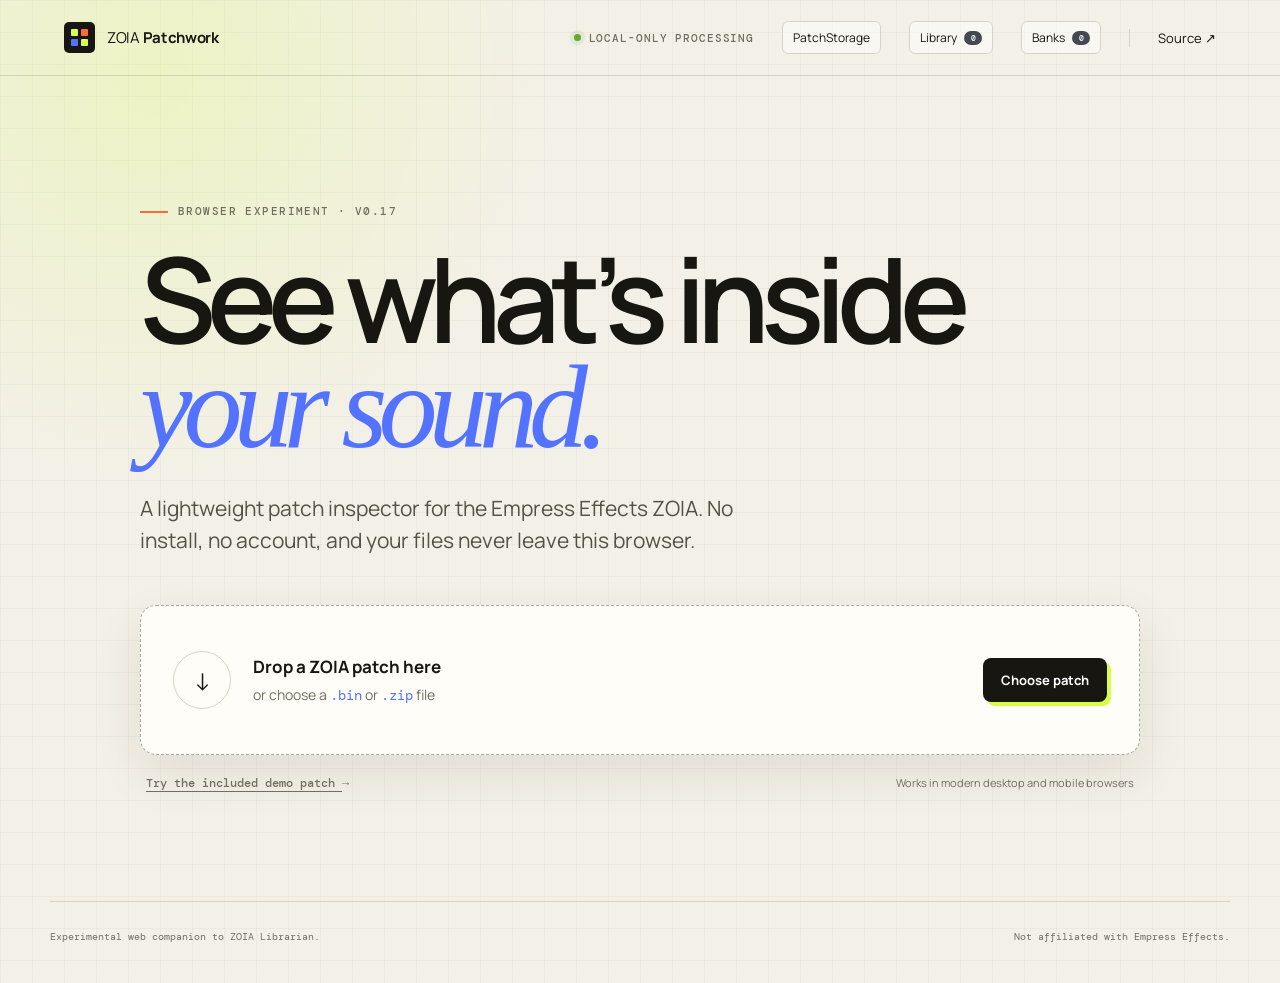
==== commit 5993786c: "Options for existing modules" ====
--- a/web/index.html
+++ b/web/index.html
@@ -9,7 +9,7 @@
     <link rel="preconnect" href="https://fonts.googleapis.com">
     <link rel="preconnect" href="https://fonts.gstatic.com" crossorigin>
     <link href="https://fonts.googleapis.com/css2?family=DM+Mono:wght@400;500&family=Manrope:wght@400;500;600;700&display=swap" rel="stylesheet">
-    <link rel="stylesheet" href="styles.css?v=0.16.0">
+    <link rel="stylesheet" href="styles.css?v=0.17.0">
   </head>
   <body>
     <header class="topbar">
@@ -26,7 +26,7 @@
 
     <main>
       <section class="hero" id="hero">
-        <div class="eyebrow">Browser experiment · v0.16</div>
+        <div class="eyebrow">Browser experiment · v0.17</div>
         <h1>See what’s inside<br><em>your sound.</em></h1>
         <p class="hero-copy">A lightweight patch inspector for the Empress Effects ZOIA. No install, no account, and your files never leave this browser.</p>
 
@@ -289,6 +289,7 @@
                 <label><span>Page</span><input id="full-editor-page" type="number" min="1" max="64"></label>
                 <label><span>Grid position</span><input id="full-editor-position" type="number" min="1" max="40"></label>
               </div>
+              <section class="editor-detail-section"><div class="parameter-title"><span class="section-label">Module options</span><span id="full-editor-option-count"></span></div><div class="insert-option-list full-editor-options" id="full-editor-options"></div></section>
               <section class="editor-detail-section"><div class="parameter-title"><span class="section-label">Saved parameters</span><span id="full-editor-parameter-count"></span></div><div class="module-parameter-editor" id="full-editor-parameters"></div></section>
               <section class="editor-detail-section"><div class="parameter-title"><span class="section-label">Connections</span><span id="full-editor-route-count"></span></div><div class="full-route-builder"><select id="full-route-direction" aria-label="Route direction"><option value="out">This module →</option><option value="in">→ This module</option></select><select id="full-route-other" aria-label="Other module"></select><input id="full-route-source-block" type="number" min="0" max="255" value="0" aria-label="Source block"><input id="full-route-destination-block" type="number" min="0" max="255" value="0" aria-label="Destination block"><input id="full-route-strength" type="number" min="-200" max="200" step="0.01" value="100" aria-label="Strength percent"><button class="button secondary" id="full-add-route" type="button">Add</button></div><div class="full-route-list" id="full-editor-routes"></div></section>
             </div>
@@ -467,6 +468,6 @@
       <span>Experimental web companion to ZOIA Librarian.</span>
       <span>Not affiliated with Empress Effects.</span>
     </footer>
-    <script type="module" src="app.js?v=0.16.0"></script>
+    <script type="module" src="app.js?v=0.17.0"></script>
   </body>
 </html>
